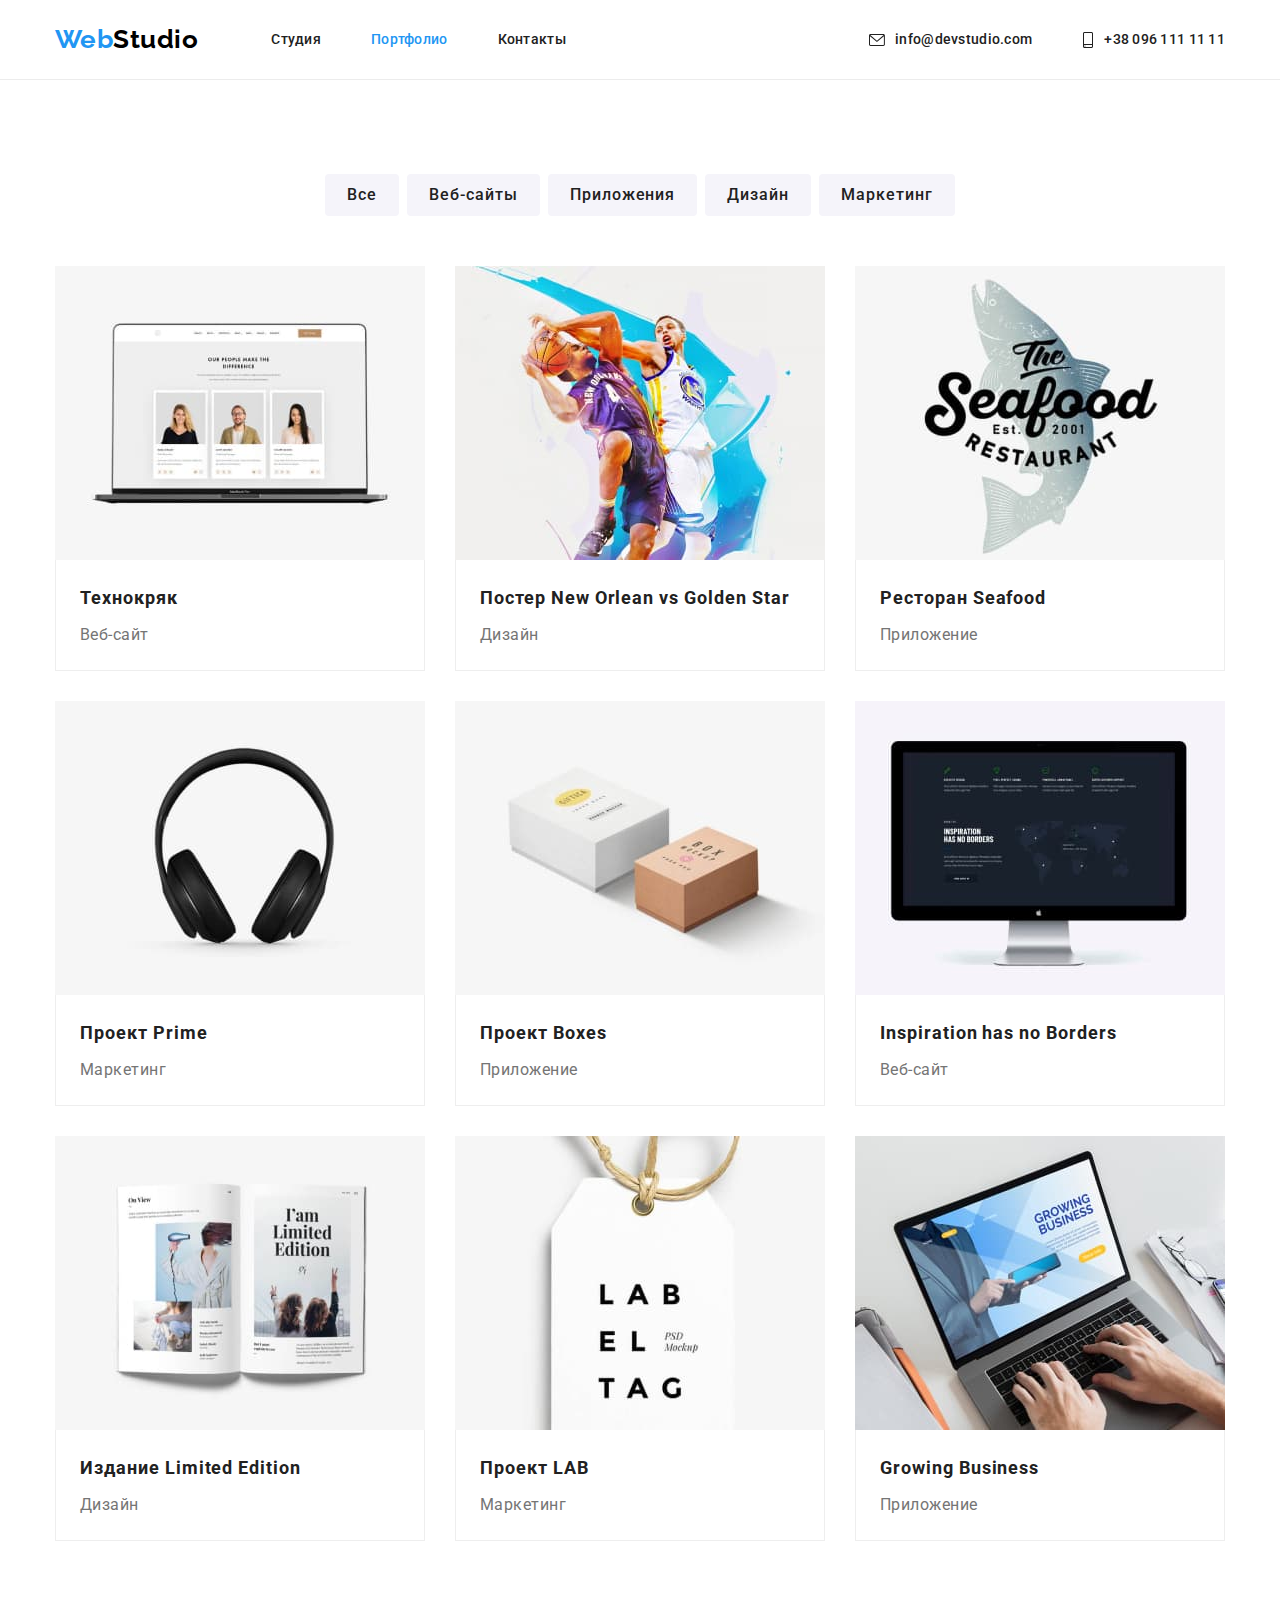
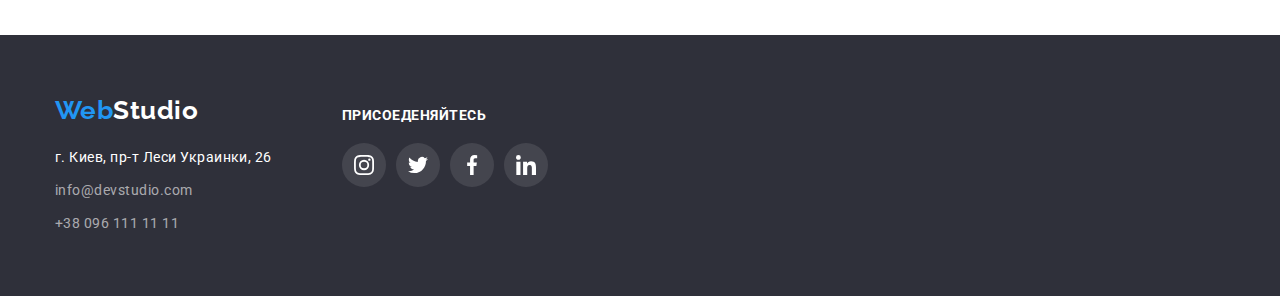
==== portfolio.html @ c83f2e22 "add project files" ====
<!DOCTYPE html>
<html lang="ru">
  <head>
    <meta charset="UTF-8" />
    <meta http-equiv="X-UA-Compatible" content="IE=edge" />
    <meta name="viewport" content="width=device-width, initial-scale=1.0" />
    <title>Webstudio - Портфолио</title>
    <link rel="preconnect" href="https://fonts.googleapis.com" />
    <link rel="preconnect" href="https://fonts.gstatic.com" crossorigin />
    <link
      rel="stylesheet"
      href="https://cdnjs.cloudflare.com/ajax/libs/modern-normalize/1.0.0/modern-normalize.min.css"
    />
    <link
      href="https://fonts.googleapis.com/css2?family=Raleway:wght@700&family=Roboto:wght@400;500;700;900&display=swap"
      rel="stylesheet"
    />
    <link rel="stylesheet" href="./css/styles.css" />
  </head>
  <body class="page">
    <!-- Header Portfolio -->
    <header class="page-header">
      <div class="container header-container">
        <nav class="nav-flex">
          <a href="./index.html" class="logo">
            <span class="logo-web">Web</span>Studio
          </a>
          <ul class="site-nav list">
            <li class="item"><a href="./index.html" class="link">Студия</a></li>
            <li class="item"><a href="./portfolio.html" class="link current">Портфолио</a></li>
            <li class="item"><a href="./contacts.html" class="link">Контакты</a></li>
          </ul>
        </nav>
        <ul class="auth-nav list">
          <li class="item envelope-item">
            <a href="mailto:info@devstudio.com" class="link envelope-mail" aria-label="электронный почтовый ящик">
              <svg class="auth-nav-icon" width="16px" height="12px">
                <use href="./images/svg/symbol-defs.svg#icon-envelope"></use>
              </svg>
              info@devstudio.com</a>
          </li class="item">
          <li>
            <a href="tel:+380961111111" class="link phone-mobile" aria-label="мобильный телефон">
              <svg class="auth-nav-icon" width="12px" height="16px">
                <use href="./images/svg/symbol-defs.svg#icon-smartphone"></use>
              </svg>
              +38 096 111 11 11</a>
          </li class="item">
        </ul>
      </div>
    </header>
    <main>
      <section class="Portfolio-section">
        <!-- Portfolio -->
          <!-- Filter -->          
        <div class="container portfolio-container">
          <ul class="portfolio-filter">
            <li class="filter-item"><button type="button" class="filter-button">Все</button></li>
            <li class="filter-item"><button type="button" class="filter-button">Веб-сайты</button></li>
            <li class="filter-item"><button type="button" class="filter-button">Приложения</button></li>
            <li class="filter-item"><button type="button" class="filter-button">Дизайн</button></li>
            <li class="filter-item"><button type="button" class="filter-button">Маркетинг</button></li>
          </ul>
      <!-- Portfolio -->
          <ul class="portfolio-list list">
            <li class="item">
              <a href="" class="portfolio-list-link">
                <img
                  src="./images/portfolio-page/1-webstudio-tehnokryak-website.jpg"
                  width="370"
                  alt="Разработка Веб-сайта для компании Технокряк"
                />              
                <div class="portfolio-item-description">
                  <h2 class="title">Технокряк</h2>
                  <p class="description">Веб-сайт</p>
                </div>
              </a>
            </li>
            <li class="item">
              <a href="" class="portfolio-list-link">
                <img
                  src="./images/portfolio-page/2-webstudio-poster-basketball-design.jpg"
                  width="370"
                  alt="Дизайн макет постера New Orlean vs Golden Star"
                />
                <div class="portfolio-item-description">
                  <h2 class="title">Постер New Orlean vs Golden Star</h2>
                  <p class="description">Дизайн</p>
                </div>
              </a>
            </li>
            <li class="item">
              <a href="" class="portfolio-list-link">
                <img
                  src="./images/portfolio-page/3-webstudio-restorant-seafood-application.jpg"
                  width="370"
                  alt="Разработка приложения для ресторана Seafood"
                />
                <div class="portfolio-item-description">
                  <h2 class="title">Ресторан Seafood</h2>
                  <p class="description">Приложение</p>
                </div>
              </a>
            </li>
            <li class="item">
              <a href="" class="portfolio-list-link">
                <img
                  src="./images/portfolio-page/4-webstudio-prime-project-marketing.jpg"
                  width="370"
                  alt="Макертинг-проект Prime"
                />
                <div class="portfolio-item-description">
                  <h2 class="title">Проект Prime</h2>
                  <p class="description">Маркетинг</p>
                </div>
              </a>
            </li>
            <li class="item">
              <a href="" class="portfolio-list-link">
                <img
                  src="./images/portfolio-page/5-webstudio-boxes-project-application.jpg"
                  width="370"
                  alt="Разработка приложения Boxes"
                />
                <div class="portfolio-item-description">
                  <h2 class="title">Проект Boxes</h2>
                  <p class="description">Приложение</p>
                </div>
              </a>
            </li>
            <li class="item">
              <a href="" class="portfolio-list-link">
                <img
                  src="./images/portfolio-page/6-webstudio-inspiration-website.jpg"
                  width="370"
                  alt="Разработка веб-сайта Inspiration has no Borders"
                />
                <div class="portfolio-item-description">
                  <h2 class="title">Inspiration has no Borders</h2>
                  <p class="description">Веб-сайт</p>
                </div>
              </a>
            </li>
            <li class="item">
              <a href="" class="portfolio-list-link">
                <img
                  src="./images/portfolio-page/7-webstudio-limited-edition-website.jpg"
                  width="370"
                  alt="Разработка дизайн макета для издания Limited Edition"
                />
                <div class="portfolio-item-description">
                  <h2 class="title">Издание Limited Edition</h2>
                  <p class="description">Дизайн</p>
                </div>
              </a>
            </li>
            <li class="item">
              <a href="" class="portfolio-list-link">
                <img
                  src="./images/portfolio-page/8-webstudio-lab-project-marketing.jpg"
                  width="370"
                  alt="Макертинг-проект LAB"
                />
                <div class="portfolio-item-description">
                  <h2 class="title">Проект LAB</h2>
                  <p class="description">Маркетинг</p>
                </div>
            </a>
            </li>
            <li class="item">
              <a href="" class="portfolio-list-link">
                <img
                  src="./images/portfolio-page/9-webstudio-growing-business-application.jpg"
                  width="370"
                  alt="Разработка приложения Growing Business"
                />              
                <div class="portfolio-item-description">
                  <h2 class="title">Growing Business</h2>
                  <p class="description">Приложение</p>
                </div>
              </a>
            </li>
          </ul>
        </div>
      </section>
    </main>
    <!-- Footer-->
    <footer class="footer">
      <div class="container footer-container">
        <div class="footer-contacts">
          <a href="./index.html" class="logo-footer">
            <span class="logo-web">Web</span><span class="logo-studio">Studio</span>
          </a>
          <address>
            <ul class="footer-nav list">
              <li class="item">
                <a href="https://goo.gl/maps/cFqn6ebKmjsBGTLy9" class="adres"
                  >г. Киев, пр-т Леси Украинки, 26</a
                >
              </li>
              <li class="item">
                <a href="mailto:info@devstudio.com" class="link">info@devstudio.com</a>
              </li>
              <li class="item">
                <a href="tel:+380961111111" class="link">+38 096 111 11 11</a>
              </li>
            </ul>
          </address>
        </div>
        <div class="footer-social">
          <h3 class="title-uppercase">ПРИСОЕДЕНЯЙТЕСЬ</h3>
          <div class="footer-social-list">
            <a href="" class="link instagram"></a>
            <a href="" class="link twitter"></a>
            <a href="" class="link facebook"></a>
            <a href="" class="link linkedin"></a>
          </div>
        </div>
      </div>      
    </footer>
  </body>
</html>
---- css/styles.css ----
:root {
  --primary-text-color: #757575;
  --title-text-color: #212121;
  --accent-color: #2196f3;
  --primary-bg-color: #ffffff;
  --secondary-bg-color: #f5f4fa;
  --primary-bg-gray: #2f303a;
  --white: #ffffff;
}
/* INDEX.HTML */
.container {
  width: 1200px;
  margin: 0 auto;
  padding-left: 15px;
  padding-right: 15px;
  /* outline: 2px solid tomato; */
}
h1,
h2,
h3,
h4,
h5,
h6,
p,
ul {
  margin: 0;
  padding: 0;
  border: none;
  list-style: none;
}
img {
  display: block;
  max-width: 100%;
  height: auto;
}
.list {
  list-style: none;
}
.page {
  color: var(--primary-text-color);
  background-color: var(--primary-bg-color);
  font-family: Roboto, 'Open Sans', sans-serif;
}
.uppercase {
  text-transform: uppercase;
}
/* ---------------------- Header ------------------------*/
.page-header {
  border-bottom: 1px solid #ececec;
}
.header-container {
  display: flex;
  padding-top: 24px;
  padding-bottom: 24px;
}
.logo {
  display: flex;
  align-items: center;

  color: #000000;
  font-family: Raleway;
  font-weight: 700;
  font-size: 26px;
  letter-spacing: 0.03rem;
  line-height: 1.2;
  text-decoration: none;

  margin-right: 73px;
}
.logo-web {
    color: var(--accent-color);
}
.logo-studio {
  color: var(--white);
}
/* Site auth */
.nav-flex {
  display: flex;
}
.site-nav {
  display: flex;
  align-items: center;
}

.site-nav .item:not(:last-child) {
  margin-right: 50px;
}
.auth-nav {
  display: flex;
  margin-left: auto;
  align-items: center;
}
.auth-nav .item:not(:last-child) {
  margin-right: 50px;
}
.site-nav .link,
.auth-nav .link {
  display: flex;
  align-items: center;
  color: var(--title-text-color);
  font-size: 14px;
  font-style: normal;
  font-weight: 500;
  line-height: 1.14;
  letter-spacing: 0.02em;
  text-decoration: none;
}
.auth-nav .link:hover,
.auth-nav .link:focus {
  color: var(--accent-color);
}
.auth-nav .envelope-mail,
.auth-nav .phone-mobile {
  fill:currentColor;
}
.auth-nav-icon {
  margin-right: 10px;
}
/* .envelope-mail::before {
  content: "";
  height: 12px;
  width: 16px;
  margin-right: 10px;
  background-image: url(../images/svg/contacts-auth/envelope.svg);
  background-size: contain;
}
.phone-mobile::before {
  content: "";
  height: 16px;
  width: 10px;
  margin-right: 10px;
  background-image: url(../images/svg/contacts-auth/smartphone.svg);
  background-size: contain;
} */

.site-nav .link:hover,
.site-nav .link:focus {
  color: var(--accent-color);  
}
.link.current {
  color: var(--accent-color);
}

/* -----------------------------------Hero------------------------------- */
.hero {
  background-color: var(--primary-bg-gray);
  background-image: linear-gradient(to left, rgba(47, 48, 58, 0.4), rgba(47, 48, 58, 0.4)), url(../images/hero-bg.jpg);  
  background-repeat: no-repeat;
  background-position: center;
  background-size: cover;
  max-width: 1600px;
  margin: 0 auto;
}
.hero .title {
  margin-bottom: 30px;
  max-width: 700px;

  color: var(--white);
  font-family: inherit;
  font-weight: 900;
  font-size: 44px;
  line-height: 1.36;
  letter-spacing: 2.64px;
  text-transform: uppercase;
}
.hero-container {
  display: flex;
  flex-direction: column;
  align-items: center;
  text-align: center;
  padding-bottom: 200px;
  padding-top: 200px;  
}
.hero .modal-btn {
  display: inline-block;
  width: 201px;
  height: 50px;
  padding: 10px 32px 10px 32px;
  border: none;
  border-radius: 4px;

  background-color: var(--accent-color);
  color: var(--white);
  box-shadow:   0px 4px 4px rgba(0, 0, 0, 0.15);

  font-family: Roboto;
  font-weight: 700;
  font-size: 16px;
  line-height: 1.87;
  letter-spacing: 0.96px;
  cursor: pointer;
}
/*--------------------------------------Advantages---------------------------------- */
.advantages-list {
  display: flex;
  flex-wrap: wrap;
}
.advantages-container {
  padding-top: 94px;
  padding-bottom: 94px;
}
.advantages-list .item {  
  display: flex;
  flex-direction: column;  
  flex-basis: calc((100% - 120px) / 4);
  width: 270px;  
}

.advantages-list .item::before {
  display: block;
  content: "";
  height: 120px;
  background-repeat: no-repeat;
  background-position: center;
  background-color: #F5F4FA;
  border-radius: 4px;
}

.advantages-list .antenna::before {
  background-size: 70px 70px;
  background-image: url(../images/svg/advantages/antenna.svg);  
}
.advantages-list .clock::before {
  background-size: 70px 70px;
  background-image: url(../images/svg/advantages/clock.svg);  
}
.advantages-list .diagram::before {
  background-size: 70px 70px;
  background-image: url(../images/svg/advantages/diagram.svg);
}
.advantages-list .astronaut::before {
  background-size: 70px 70px;
  background-image: url(../images/svg/advantages/astronaut.svg);  
}
.advantages-list .item:not(:nth-child(4n + 4)) {
  margin-right: 30px;
}
.advantages-list .title {
  text-transform: uppercase;
  margin-bottom: 10px;
  margin-top: 30px;
}
.section {
  background-color: var(--primary-bg-color);
  font-family: inherit;
  font-weight: 700;
  letter-spacing: 0.06rem;
}

.section .title {
  color: var(--title-text-color);
  font-family: inherit;
  font-weight: 700;
  font-size: 14px;
  line-height: 1.17;
  letter-spacing: 0.03rem;
}
.section .description {
  color: var(--primary-text-color);
  background-color: var(--primary-bg-color);
  font-family: Roboto;
  font-weight: 400;
  font-size: 14px;
  line-height: 1.71;
  letter-spacing: 0.03rem;
}
/* ------------------------------------------------Whatwedo -------------------------------------*/
.we-do-container {
  padding-bottom: 94px;
  margin-bottom: -30px;
}
.section.title.main-title {
  display: flex;
  justify-content: center; 
  font-size: 36px;
  margin-bottom: 50px;
}
.whatwedo-list {
  display: flex;
  flex-wrap: wrap;
}
.wedo-item:not(:nth-child(3n-3)) {
  margin-right: 30px;
  margin-bottom: 30px;
}
/* -------------------------------------------Our team----------------------------------------------- */
.section-team {
  background-color: var(--secondary-bg-color);
}
.team-container {
  padding-top: 94px;
  padding-bottom: 94px;
}
.team-container .title {
  color: var(--title-text-color);
  font-size: 36px;
  text-align: center;
  margin-bottom: 50px;
}
.team-list {
  display: flex;
  flex-wrap: wrap;
}
.member-card {
  display: flex;
  flex-direction: column;
  align-self: center;
  
  padding-bottom: 30px;
  padding-top: 30px;  
}
.team-list .title-member {
  align-self: center;
  color: var(--title-text-color);
  font-size: 16px;
  font-weight: 500;
  margin-bottom: 10px;
}
.member-card .description {
  align-self: center;
  font-size: 16px;
}
.team-list .team-item {
  flex-basis: calc((100% - 90px) / 4);  
  background-color: #fff;
  border-radius: 0px 0px 4px 4px;
  box-shadow: 0px 1px 3px rgba(0, 0, 0, 0.12), 0px 1px 1px rgba(0, 0, 0, 0.14), 
  0px 2px 1px rgba(0, 0, 0, 0.2);
}
.team-list .team-item:not(:nth-child(4n-4)) {
  margin-right: 30px;
}
.social-list {
  display: flex;
  justify-content: center;
  margin-top: 16px;
}
.social-item:not(:last-child){
  margin-right: 10px;
}
.social-link {
  display: flex;
  justify-content: center;
  align-items: center;
  width: 44px;
  height: 44px;
  border-radius: 50%;
}
.social-link:hover,
.social-link:focus{
  cursor: pointer;
  background-color: var(--accent-color);
}
.social-link:hover .social-icon,
.social-link:focus .social-icon{
  fill:var(--white);
}
.social-icon{
  width: 20px;
  height: 20px;
  fill: #AFB1B8;
}
/* --------------------------------Our clients -------------------------------------*/
.our-clients-block:not(:last-child){
  margin-right: 30px;
}
.our-clients-title {
  padding-top: 94px;
  color: var(--title-text-color);
  font-size: 36px;
  text-align: center;
  margin-bottom: 50px;
}
.our-clients-list {
  display: flex;
  justify-content: center;
  align-items: center;
  padding-bottom: 94px;
}
.our-clients-link {
  width: 100%;
  height: 100%;
  display: flex;
  justify-content: center;
  align-items: center;
  border-radius: 4px;
  border: 1px solid #AFB1B8;
  color: #AFB1B8;
}
.our-clients-block {
  display: flex;
  align-items: center;
  justify-content: center;
  width: 170px;
  height: 92px;
}
.our-clients-svg {
  width: 106px;
  height: 60px;
  fill: #AFB1B8;
}
.our-clients-link:hover,
.our-clients-link:focus {
  cursor: pointer;
  border-color:var(--accent-color);
  outline: none;
}
.our-clients-link:hover .our-clients-svg,
.our-clients-link:focus .our-clients-svg {
  fill: var(--accent-color);
}
/* --------------------------------Footer -------------------------------------*/
.footer-container {
  display: flex;
  flex-direction: row;
}
.footer-contacts {
  display: flex;
  flex-direction: column;
  padding-top: 60px;
  padding-bottom: 60px;
  margin-right: 70px;
}
.logo-footer {  
  margin-right: auto;
  color: #000000;
  font-family: Raleway;
  font-weight: 700;
  font-size: 26px;
  letter-spacing: 0.03rem;
  line-height: 1.2;
  text-decoration: none;
  margin-bottom: 20px;
}
.footer {
  background-color: var(--primary-bg-gray);
}
.footer-nav {
  display: flex;
  flex-direction: column;
  font-size: 14px;
  font-weight: 400;
  line-height: 1.71;
  font-style: normal;
  letter-spacing: 0.03rem;
}
.footer-nav .item.item:not(:last-child) {  
 margin-bottom: 9px;
}
.footer-nav .adres {
  color: var(--white);
  text-decoration: none;
}
.adres:visited {
  text-decoration: none;
}
.footer-nav .link {
  color: rgba(255, 255, 255, 0.6);
  text-decoration: none;
}
.footer-nav .adres:hover,
.footer-nav .adres:focus,
.footer-nav .link:hover,
.footer-nav .link:focus {
  color: var(--accent-color);
}
.footer-social {
  padding-top: 72px;
  margin-right: auto;
}
.footer .title-uppercase {
  color: var(--white);
  font-family: Roboto;
  font-weight: 700;
  font-size: 14px;
  line-height: 16/14;
  letter-spacing: 0.03rem;
}
.footer-social-list {
  display: flex;
  margin-top: 20px;
}
.footer-social-list .link {
  height: 44px;
  width: 44px;  
  background-color: rgba(255, 255, 255, 0.1);
  background-repeat: no-repeat;
  background-position: center;
  border-radius: 50%;
}
.footer-social-list .link:not(:last-child) {
  margin-right: 10px;
}
.footer-social-list .instagram {
  background-image: url(../images/svg/footer-social/instagram.svg);
}
.footer-social-list .twitter {
  background-image: url(../images/svg/footer-social/twitter.svg);
}
.footer-social-list .facebook {
  background-image: url(../images/svg/footer-social/facebook.svg);
}
.footer-social-list .linkedin {
  background-image: url(../images/svg/footer-social/linkedin.svg);
}

.footer-social-list .instagram:hover,
.footer-social-list .instagram:focus {
background-color: var(--accent-color);
cursor: pointer;
}
.footer-social-list .twitter:hover,
.footer-social-list .twitter:focus {
  background-color: var(--accent-color);
  cursor: pointer;
}
.footer-social-list .facebook:hover,
.footer-social-list .facebook:focus {
  background-color: var(--accent-color);
  cursor: pointer;
}
.footer-social-list .linkedin:hover,
.footer-social-list .linkedin:focus {
  background-color: var(--accent-color);
  cursor: pointer;
}
/* >:G ?:O W:| PORTFOLIO.HTML <:=) j:-O i:K */

/* --------------------------------------------------- Portfolio filter --------------------------------------*/
.portfolio-container {
  display: flex;
  flex-direction: column;
  align-items: center;
  padding-top: 94px;
  padding-bottom: 94px;
  }
.portfolio-filter {
  display: flex;
  justify-content: center;
  margin-bottom: 50px;
}
.filter-item:not(:last-child) {
  margin-right: 8px;
}
.filter-button {
  width: auto;
  padding: 6px 22px 6px 22px; 
  border: none;
  border-radius: 4px;  

  background-color: var(--secondary-bg-color);
  color: var(--title-text-color);

  font-family: Roboto;
  font-weight: 500;
  font-size: 16px;
  line-height: 1.87;
  letter-spacing: 0.96px;
  cursor: pointer;
}
.filter-button:hover,
.filter-button:focus {
  color: var(--white);
  background-color: var(--accent-color);
  box-shadow: 0px 3px 1px rgba(0, 0, 0, 0.1), 
  0px 1px 2px rgba(0, 0, 0, 0.08), 0px 2px 2px rgba(0, 0, 0, 0.12);
}
/* ----------------------------------------- Portfolio list -----------------------------------*/
.portfolio-list {
  display: flex;
  flex-wrap: wrap;
  margin-left: -30px;
  margin-top: -30px;
}
.portfolio-list .item {
  flex-basis: calc((100% - 90px) / 3);
  margin-top: 30px;
  margin-left: 30px;
}
.portfolio-list .item:hover,
.portfolio-list .item:focus {
  box-shadow: 0px 1px 1px rgba(0, 0, 0, 0.12), 
  0px 4px 4px rgba(0, 0, 0, 0.06), 1px 4px 6px rgba(0, 0, 0, 0.16);
}
.portfolio-item-description {
  padding: 20px 24px;
  border-left: 1px solid #eeeeee;
  border-right: 1px solid #eeeeee;
  border-bottom: 1px solid #eeeeee;
}
.portfolio-list .item .title {
  color: var(--title-text-color);
  font-family: inherit;
  font-size: 18px;
  font-weight: 700;
  line-height: 2;
  letter-spacing: 0.06rem;

  margin-bottom: 4px;
}
.portfolio-list .item .description {
  color: var(--primary-text-color);
  font-family: inherit;
  font-size: 16px;
  font-weight: 400;
  line-height: 1.88;
  letter-spacing: 0.03rem;
}
.portfolio-list-link {
  width: 100%;
  height: 100%;
  text-decoration: none;
}
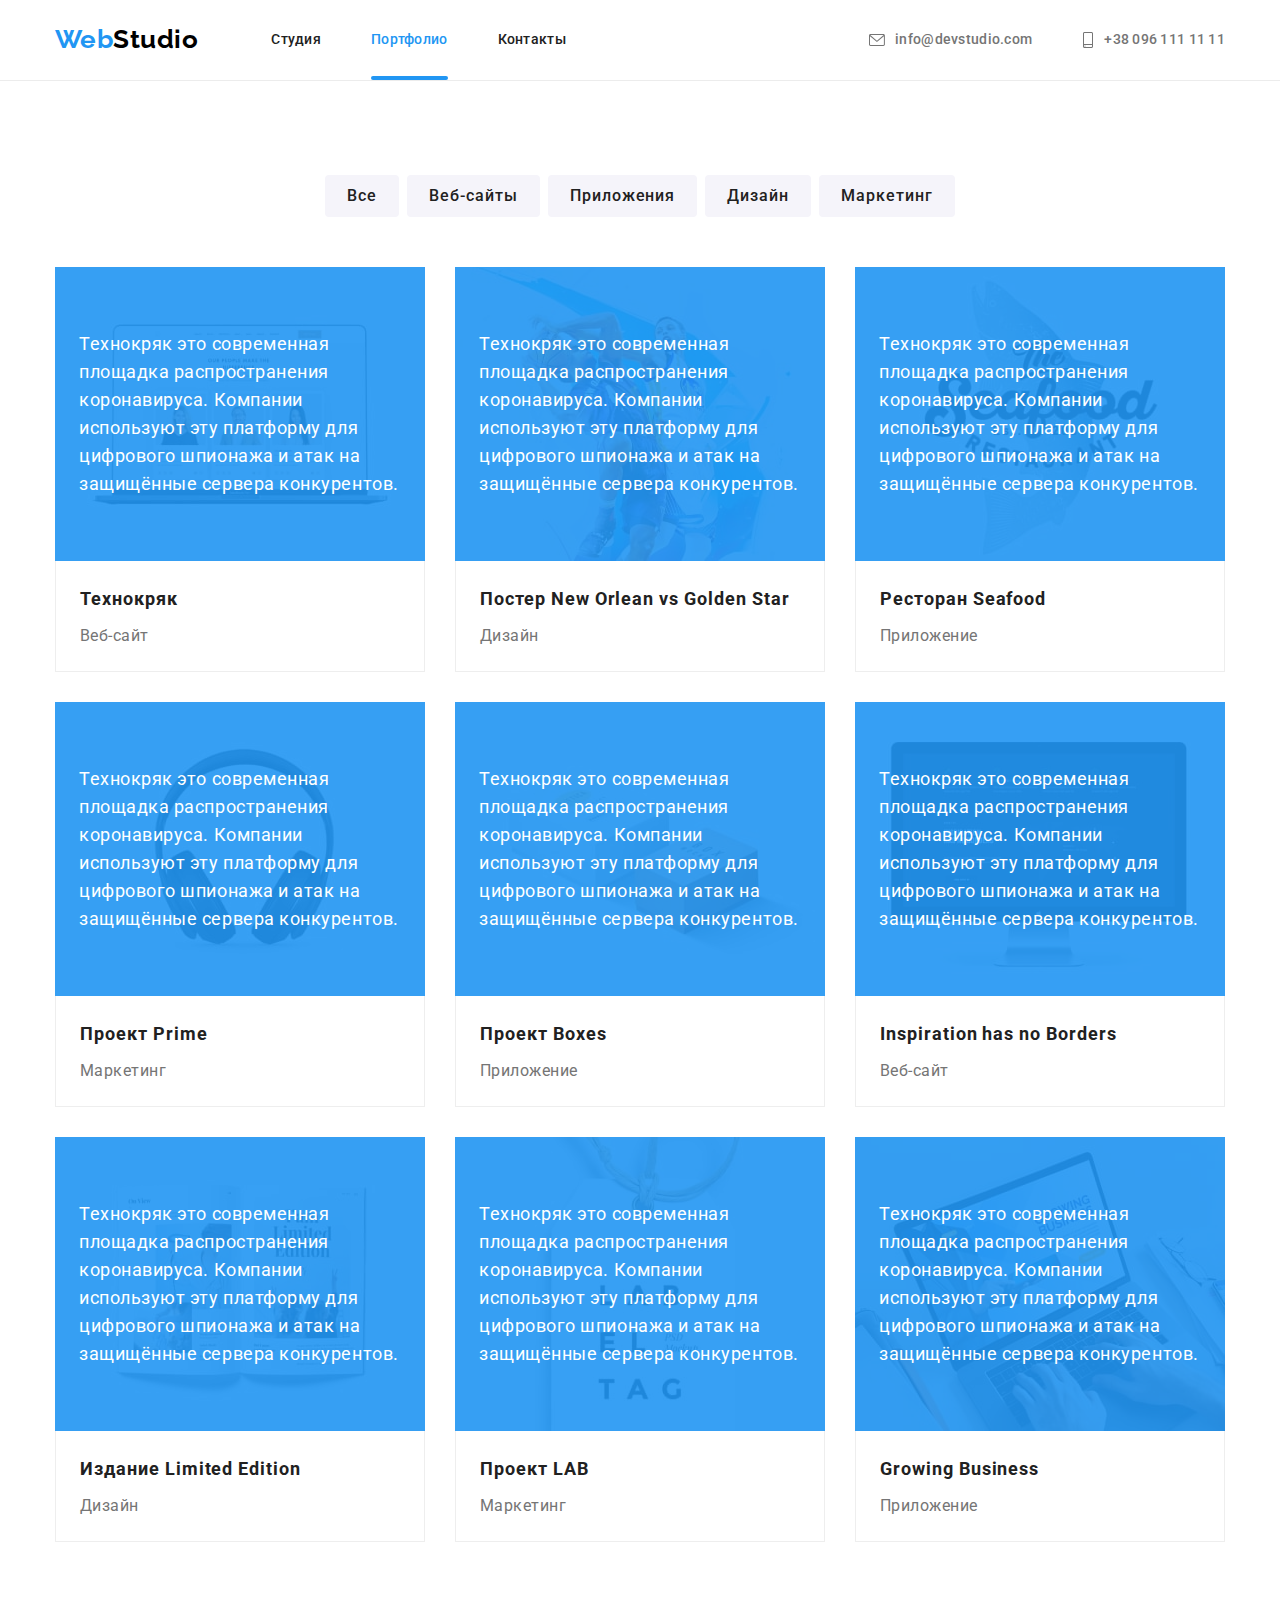
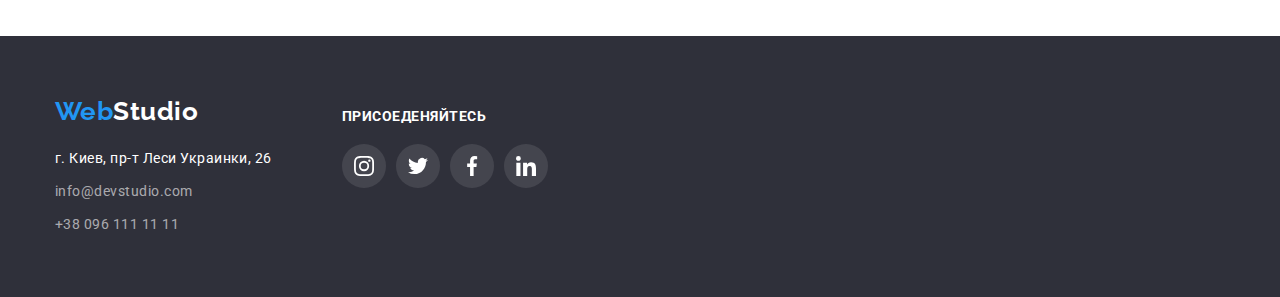
==== commit 81bde3f5: "hw5 part1" ====
--- a/portfolio.html
+++ b/portfolio.html
@@ -65,11 +65,14 @@
           <ul class="portfolio-list list">
             <li class="item">
               <a href="" class="portfolio-list-link">
-                <img
+                <div class="thumb">
+                  <img
                   src="./images/portfolio-page/1-webstudio-tehnokryak-website.jpg"
                   width="370"
                   alt="Разработка Веб-сайта для компании Технокряк"
-                />              
+                  />
+                  <p class="portfolio-item-text">Технокряк это современная площадка распространения коронавируса. Компании используют эту платформу для цифрового шпионажа и атак на защищённые сервера конкурентов.</p>              
+                </div>
                 <div class="portfolio-item-description">
                   <h2 class="title">Технокряк</h2>
                   <p class="description">Веб-сайт</p>
@@ -78,11 +81,14 @@
             </li>
             <li class="item">
               <a href="" class="portfolio-list-link">
-                <img
+                <div class="thumb">
+                  <img
                   src="./images/portfolio-page/2-webstudio-poster-basketball-design.jpg"
                   width="370"
                   alt="Дизайн макет постера New Orlean vs Golden Star"
                 />
+                  <p class="portfolio-item-text">Технокряк это современная площадка распространения коронавируса. Компании используют эту платформу для цифрового шпионажа и атак на защищённые сервера конкурентов.</p>              
+                </div>
                 <div class="portfolio-item-description">
                   <h2 class="title">Постер New Orlean vs Golden Star</h2>
                   <p class="description">Дизайн</p>
@@ -91,11 +97,14 @@
             </li>
             <li class="item">
               <a href="" class="portfolio-list-link">
-                <img
+                <div class="thumb">
+                  <img
                   src="./images/portfolio-page/3-webstudio-restorant-seafood-application.jpg"
                   width="370"
                   alt="Разработка приложения для ресторана Seafood"
-                />
+                  />
+                  <p class="portfolio-item-text">Технокряк это современная площадка распространения коронавируса. Компании используют эту платформу для цифрового шпионажа и атак на защищённые сервера конкурентов.</p>              
+                </div>
                 <div class="portfolio-item-description">
                   <h2 class="title">Ресторан Seafood</h2>
                   <p class="description">Приложение</p>
@@ -104,11 +113,14 @@
             </li>
             <li class="item">
               <a href="" class="portfolio-list-link">
-                <img
+                <div class="thumb">
+                  <img
                   src="./images/portfolio-page/4-webstudio-prime-project-marketing.jpg"
                   width="370"
                   alt="Макертинг-проект Prime"
                 />
+                <p class="portfolio-item-text">Технокряк это современная площадка распространения коронавируса. Компании используют эту платформу для цифрового шпионажа и атак на защищённые сервера конкурентов.</p>              
+                </div>
                 <div class="portfolio-item-description">
                   <h2 class="title">Проект Prime</h2>
                   <p class="description">Маркетинг</p>
@@ -117,11 +129,14 @@
             </li>
             <li class="item">
               <a href="" class="portfolio-list-link">
-                <img
+                <div class="thumb">
+                  <img
                   src="./images/portfolio-page/5-webstudio-boxes-project-application.jpg"
                   width="370"
                   alt="Разработка приложения Boxes"
                 />
+                  <p class="portfolio-item-text">Технокряк это современная площадка распространения коронавируса. Компании используют эту платформу для цифрового шпионажа и атак на защищённые сервера конкурентов.</p>              
+                </div>
                 <div class="portfolio-item-description">
                   <h2 class="title">Проект Boxes</h2>
                   <p class="description">Приложение</p>
@@ -130,11 +145,14 @@
             </li>
             <li class="item">
               <a href="" class="portfolio-list-link">
-                <img
+                <div class="thumb">
+                  <img
                   src="./images/portfolio-page/6-webstudio-inspiration-website.jpg"
                   width="370"
                   alt="Разработка веб-сайта Inspiration has no Borders"
                 />
+                  <p class="portfolio-item-text">Технокряк это современная площадка распространения коронавируса. Компании используют эту платформу для цифрового шпионажа и атак на защищённые сервера конкурентов.</p>              
+                </div>
                 <div class="portfolio-item-description">
                   <h2 class="title">Inspiration has no Borders</h2>
                   <p class="description">Веб-сайт</p>
@@ -143,11 +161,14 @@
             </li>
             <li class="item">
               <a href="" class="portfolio-list-link">
-                <img
+                <div class="thumb">
+                  <img
                   src="./images/portfolio-page/7-webstudio-limited-edition-website.jpg"
                   width="370"
                   alt="Разработка дизайн макета для издания Limited Edition"
                 />
+                  <p class="portfolio-item-text">Технокряк это современная площадка распространения коронавируса. Компании используют эту платформу для цифрового шпионажа и атак на защищённые сервера конкурентов.</p>              
+                </div>
                 <div class="portfolio-item-description">
                   <h2 class="title">Издание Limited Edition</h2>
                   <p class="description">Дизайн</p>
@@ -156,11 +177,14 @@
             </li>
             <li class="item">
               <a href="" class="portfolio-list-link">
-                <img
+                <div class="thumb">
+                  <img
                   src="./images/portfolio-page/8-webstudio-lab-project-marketing.jpg"
                   width="370"
                   alt="Макертинг-проект LAB"
-                />
+                />                  
+                <p class="portfolio-item-text">Технокряк это современная площадка распространения коронавируса. Компании используют эту платформу для цифрового шпионажа и атак на защищённые сервера конкурентов.</p>              
+                </div>
                 <div class="portfolio-item-description">
                   <h2 class="title">Проект LAB</h2>
                   <p class="description">Маркетинг</p>
@@ -169,11 +193,14 @@
             </li>
             <li class="item">
               <a href="" class="portfolio-list-link">
-                <img
+                <div class="thumb">
+                  <img
                   src="./images/portfolio-page/9-webstudio-growing-business-application.jpg"
                   width="370"
                   alt="Разработка приложения Growing Business"
-                />              
+                />  
+                  <p class="portfolio-item-text">Технокряк это современная площадка распространения коронавируса. Компании используют эту платформу для цифрового шпионажа и атак на защищённые сервера конкурентов.</p>              
+                </div>            
                 <div class="portfolio-item-description">
                   <h2 class="title">Growing Business</h2>
                   <p class="description">Приложение</p>
--- a/css/styles.css
+++ b/css/styles.css
@@ -44,14 +44,15 @@
 .uppercase {
   text-transform: uppercase;
 }
-/* ---------------------- Header ------------------------*/
+.thumb {
+  position: relative;
+}
+/*------- Header ------------------------*/
 .page-header {
   border-bottom: 1px solid #ececec;
 }
 .header-container {
   display: flex;
-  padding-top: 24px;
-  padding-bottom: 24px;
 }
 .logo {
   display: flex;
@@ -65,7 +66,9 @@
   line-height: 1.2;
   text-decoration: none;
 
-  margin-right: 73px;
+  margin-right: 73px;  
+  padding-top: 24px;
+  padding-bottom: 24px;
 }
 .logo-web {
     color: var(--accent-color);
@@ -93,8 +96,20 @@
 .auth-nav .item:not(:last-child) {
   margin-right: 50px;
 }
-.site-nav .link,
 .auth-nav .link {
+  display: flex;
+  align-items: center;
+  color: var(--primary-text-color);
+  font-size: 14px;
+  font-style: normal;
+  font-weight: 500;
+  line-height: 1.14;
+  letter-spacing: 0.02em;
+  text-decoration: none;  
+  padding-top: 32px;
+  padding-bottom: 32px;
+}
+.site-nav .link {
   display: flex;
   align-items: center;
   color: var(--title-text-color);
@@ -103,7 +118,9 @@
   font-weight: 500;
   line-height: 1.14;
   letter-spacing: 0.02em;
-  text-decoration: none;
+  text-decoration: none;  
+  padding-top: 32px;
+  padding-bottom: 32px;
 }
 .auth-nav .link:hover,
 .auth-nav .link:focus {
@@ -116,29 +133,23 @@
 .auth-nav-icon {
   margin-right: 10px;
 }
-/* .envelope-mail::before {
-  content: "";
-  height: 12px;
-  width: 16px;
-  margin-right: 10px;
-  background-image: url(../images/svg/contacts-auth/envelope.svg);
-  background-size: contain;
-}
-.phone-mobile::before {
-  content: "";
-  height: 16px;
-  width: 10px;
-  margin-right: 10px;
-  background-image: url(../images/svg/contacts-auth/smartphone.svg);
-  background-size: contain;
-} */
-
 .site-nav .link:hover,
 .site-nav .link:focus {
   color: var(--accent-color);  
 }
 .link.current {
   color: var(--accent-color);
+  position: relative;
+}
+.link.current::after {  
+  position: absolute;
+  display: block;
+  content: "";
+  width: 100%;
+  height: 4px;
+  bottom: 0px;
+  border-radius: 2px;
+  background-color: var(--accent-color);  
 }
 
 /* -----------------------------------Hero------------------------------- */
@@ -176,6 +187,7 @@
   width: 201px;
   height: 50px;
   padding: 10px 32px 10px 32px;
+
   border: none;
   border-radius: 4px;
 
@@ -189,6 +201,59 @@
   line-height: 1.87;
   letter-spacing: 0.96px;
   cursor: pointer;
+}
+.backdrop {
+  position: fixed;
+  top: 0;
+  left: 0;
+  width: 100%;
+  height: 100%;
+  background-color: rgba(0, 0, 0, 0.2);
+}
+.modal {
+  position: absolute;
+  top: 50%;
+  left: 50%;
+  transform: translate(-50%,-50%);
+  height: 581px;
+  width: 528px;
+  background-color: #fff;
+}
+.backdrop.is-hidden {
+  opacity: 0;
+  pointer-events: none;
+}
+.button-close {
+  position: absolute;
+
+  display: flex;
+  justify-content: center;
+  align-items: center;
+
+  right: 8px;
+  top: 8px;
+
+  width: 30px;
+  height: 30px;
+
+  border-radius: 50%;
+  border: 1px solid rgba(0, 0, 0, 0.1);  
+  background-color: transparent;  
+  cursor: pointer;
+}
+.svg-button-close {
+  width: 11px;
+  height: 11px;
+  justify-content: center;
+  align-items: center;
+}
+.button-close:hover,
+.button-close:focus{
+  border: 1px solid var(--accent-color);  
+}
+.button-close:hover .svg-button-close,
+.button-close:focus .svg-button-close{
+  fill:var(--accent-color);
 }
 /*--------------------------------------Advantages---------------------------------- */
 .advantages-list {
@@ -282,6 +347,27 @@
 .wedo-item:not(:nth-child(3n-3)) {
   margin-right: 30px;
   margin-bottom: 30px;
+}
+.we-do-text {
+  position: absolute;
+  display: flex;
+  justify-content: center;
+  align-items: center;
+
+  width: 100%;
+  height: 70px;
+  bottom: 0;
+
+  background-color: rgba(47, 48, 58, 0.8);
+
+  color: var(--white);
+  font-family: Roboto;
+  font-weight: 700;
+  font-size: 14px;
+  font-style: normal;
+  line-height: 1.17;
+  letter-spacing: 0.03rem;
+  text-transform: uppercase;
 }
 /* -------------------------------------------Our team----------------------------------------------- */
 .section-team {
@@ -610,4 +696,22 @@
   width: 100%;
   height: 100%;
   text-decoration: none;
+}
+.portfolio-item-text {
+  position: absolute;
+  top: 0;
+  left: 0;
+  height: 100%;
+  width: 100%;
+  padding: 63px 24px;
+  padding-bottom: auto;
+
+  font-family: Roboto;
+  font-style: normal;
+  font-weight: normal;
+  font-size: 18px;
+  line-height: 28px;
+  letter-spacing: 0.03em;
+  color: var(--white);
+  background-color: rgba(33, 150, 243, 0.9);
 }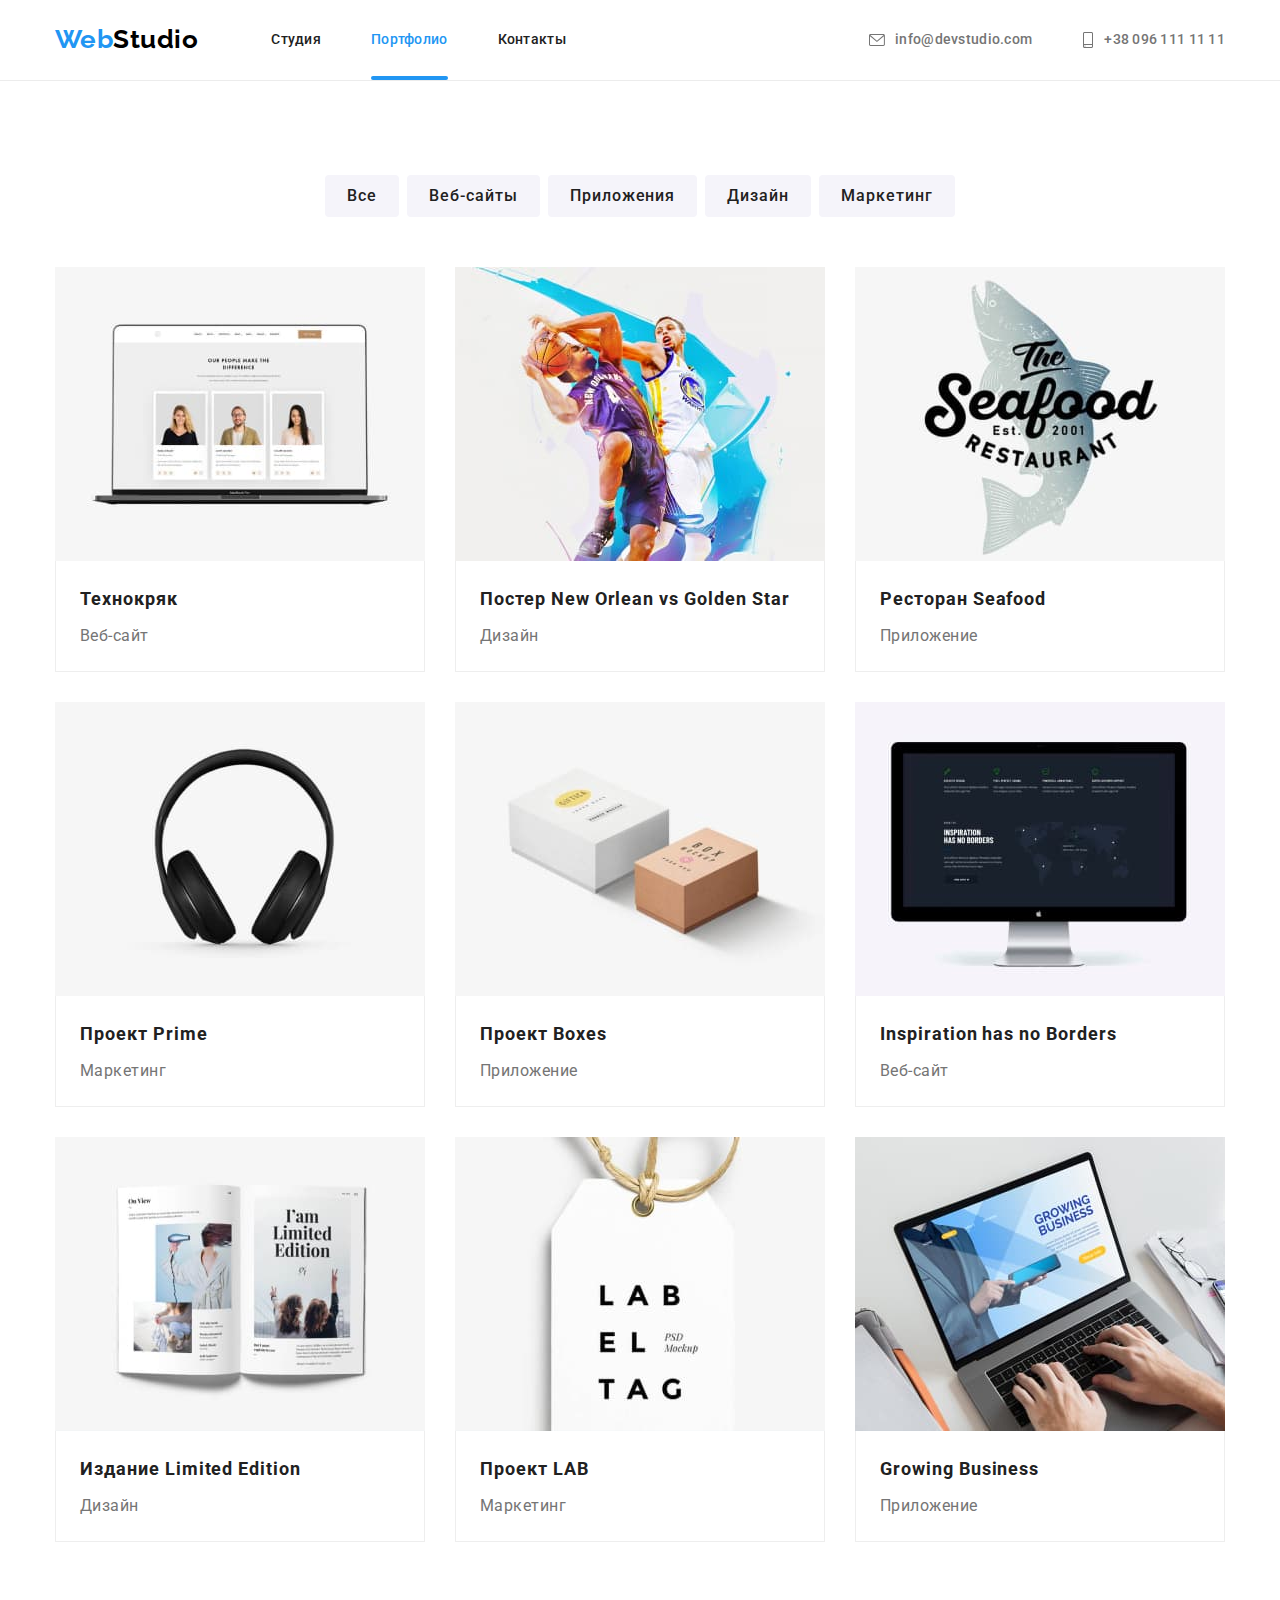
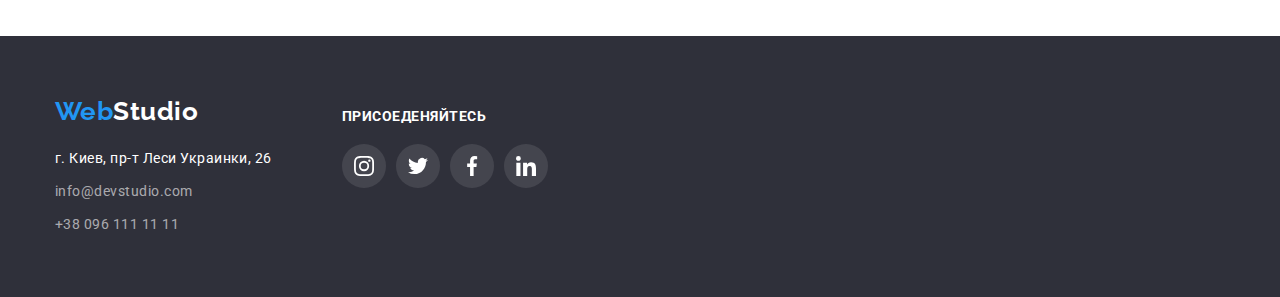
==== commit c79bff73: "goit-markup-hw-05" ====
--- a/portfolio.html
+++ b/portfolio.html
@@ -66,7 +66,7 @@
             <li class="item">
               <a href="" class="portfolio-list-link">
                 <div class="thumb">
-                  <img
+                  <img 
                   src="./images/portfolio-page/1-webstudio-tehnokryak-website.jpg"
                   width="370"
                   alt="Разработка Веб-сайта для компании Технокряк"
--- a/css/styles.css
+++ b/css/styles.css
@@ -47,7 +47,7 @@
 .thumb {
   position: relative;
 }
-/*------- Header ------------------------*/
+/*----------------------- Header ------------------------*/
 .page-header {
   border-bottom: 1px solid #ececec;
 }
@@ -84,10 +84,52 @@
   display: flex;
   align-items: center;
 }
-
 .site-nav .item:not(:last-child) {
   margin-right: 50px;
 }
+.site-nav .link {
+  position: relative;
+  display: flex;
+  align-items: center;
+  color: var(--title-text-color);
+  font-size: 14px;
+  font-style: normal;
+  font-weight: 500;
+  line-height: 1.14;
+  letter-spacing: 0.02em;
+  text-decoration: none;  
+  padding-top: 32px;
+  padding-bottom: 32px;
+}
+.site-nav .link:hover,
+.site-nav .link:focus {
+  color: var(--accent-color);
+  transition: color 250ms cubic-bezier(0.4, 0, 0.2, 1);
+}
+
+.site-nav .link::before {  
+  content: "";
+  position: absolute;
+  left: 0;
+  bottom: 0;
+  display: block;
+  width: 100%;
+  height: 4px;
+  bottom: 0px;
+  border-radius: 2px;
+  background-color: var(--accent-color);
+
+  opacity: 0;
+  transform: scaleX(0);
+  transition: transform 330ms cubic-bezier(0.4, 0, 0.2, 1), 
+              opacity 650ms cubic-bezier(0.4, 0, 0.2, 1);
+}
+.site-nav .link:hover::before,
+.site-nav .link:focus::before {
+  opacity: 1;
+  transform: scaleX(1);
+}
+
 .auth-nav {
   display: flex;
   margin-left: auto;
@@ -109,22 +151,10 @@
   padding-top: 32px;
   padding-bottom: 32px;
 }
-.site-nav .link {
-  display: flex;
-  align-items: center;
-  color: var(--title-text-color);
-  font-size: 14px;
-  font-style: normal;
-  font-weight: 500;
-  line-height: 1.14;
-  letter-spacing: 0.02em;
-  text-decoration: none;  
-  padding-top: 32px;
-  padding-bottom: 32px;
-}
 .auth-nav .link:hover,
 .auth-nav .link:focus {
   color: var(--accent-color);
+  transition: color 250ms cubic-bezier(0.4, 0, 0.2, 1);
 }
 .auth-nav .envelope-mail,
 .auth-nav .phone-mobile {
@@ -133,16 +163,14 @@
 .auth-nav-icon {
   margin-right: 10px;
 }
-.site-nav .link:hover,
-.site-nav .link:focus {
-  color: var(--accent-color);  
-}
 .link.current {
   color: var(--accent-color);
   position: relative;
 }
 .link.current::after {  
   position: absolute;
+  left: 0;
+  bottom: 0;
   display: block;
   content: "";
   width: 100%;
@@ -193,7 +221,6 @@
 
   background-color: var(--accent-color);
   color: var(--white);
-  box-shadow:   0px 4px 4px rgba(0, 0, 0, 0.15);
 
   font-family: Roboto;
   font-weight: 700;
@@ -201,6 +228,14 @@
   line-height: 1.87;
   letter-spacing: 0.96px;
   cursor: pointer;
+  transition: box-shadow 250ms cubic-bezier(0.4, 0, 0.2, 1);
+}
+.hero .modal-btn:hover,
+.hero .modal-btn:focus {
+  color: #212121;
+  
+  box-shadow:   0px 4px 4px rgba(0, 0, 0, 0.15);
+  transition: color 250ms cubic-bezier(0.4, 0, 0.2, 1), box-shadow 250ms cubic-bezier(0.4, 0, 0.2, 1);
 }
 .backdrop {
   position: fixed;
@@ -250,10 +285,12 @@
 .button-close:hover,
 .button-close:focus{
   border: 1px solid var(--accent-color);  
+  transition: border-color 250ms cubic-bezier(0.4, 0, 0.2, 1);
 }
 .button-close:hover .svg-button-close,
 .button-close:focus .svg-button-close{
   fill:var(--accent-color);
+  transition: fill 250ms cubic-bezier(0.4, 0, 0.2, 1);
 }
 /*--------------------------------------Advantages---------------------------------- */
 .advantages-list {
@@ -436,10 +473,12 @@
 .social-link:focus{
   cursor: pointer;
   background-color: var(--accent-color);
+  transition: background-color 250ms cubic-bezier(0.4, 0, 0.2, 1);
 }
 .social-link:hover .social-icon,
 .social-link:focus .social-icon{
   fill:var(--white);
+  transition: fill 250ms cubic-bezier(0.4, 0, 0.2, 1);
 }
 .social-icon{
   width: 20px;
@@ -489,11 +528,13 @@
 .our-clients-link:focus {
   cursor: pointer;
   border-color:var(--accent-color);
+  transition: border-color 250ms cubic-bezier(0.4, 0, 0.2, 1);
   outline: none;
 }
 .our-clients-link:hover .our-clients-svg,
 .our-clients-link:focus .our-clients-svg {
   fill: var(--accent-color);
+  transition: fill 250ms cubic-bezier(0.4, 0, 0.2, 1);
 }
 /* --------------------------------Footer -------------------------------------*/
 .footer-container {
@@ -549,6 +590,7 @@
 .footer-nav .link:hover,
 .footer-nav .link:focus {
   color: var(--accent-color);
+  transition: color 250ms cubic-bezier(0.4, 0, 0.2, 1);
 }
 .footer-social {
   padding-top: 72px;
@@ -591,24 +633,16 @@
 }
 
 .footer-social-list .instagram:hover,
-.footer-social-list .instagram:focus {
-background-color: var(--accent-color);
-cursor: pointer;
-}
+.footer-social-list .instagram:focus,
 .footer-social-list .twitter:hover,
-.footer-social-list .twitter:focus {
-  background-color: var(--accent-color);
-  cursor: pointer;
-}
+.footer-social-list .twitter:focus,
 .footer-social-list .facebook:hover,
-.footer-social-list .facebook:focus {
-  background-color: var(--accent-color);
-  cursor: pointer;
-}
+.footer-social-list .facebook:focus,
 .footer-social-list .linkedin:hover,
 .footer-social-list .linkedin:focus {
   background-color: var(--accent-color);
   cursor: pointer;
+  transition: background-color 250ms cubic-bezier(0.4, 0, 0.2, 1);
 }
 /* >:G ?:O W:| PORTFOLIO.HTML <:=) j:-O i:K */
 
@@ -650,6 +684,7 @@
   background-color: var(--accent-color);
   box-shadow: 0px 3px 1px rgba(0, 0, 0, 0.1), 
   0px 1px 2px rgba(0, 0, 0, 0.08), 0px 2px 2px rgba(0, 0, 0, 0.12);
+  transition: color 250ms cubic-bezier(0.4, 0, 0.2, 1), background-color 250ms cubic-bezier(0.4, 0, 0.2, 1), box-shadow 250ms cubic-bezier(0.4, 0, 0.2, 1);
 }
 /* ----------------------------------------- Portfolio list -----------------------------------*/
 .portfolio-list {
@@ -662,11 +697,6 @@
   flex-basis: calc((100% - 90px) / 3);
   margin-top: 30px;
   margin-left: 30px;
-}
-.portfolio-list .item:hover,
-.portfolio-list .item:focus {
-  box-shadow: 0px 1px 1px rgba(0, 0, 0, 0.12), 
-  0px 4px 4px rgba(0, 0, 0, 0.06), 1px 4px 6px rgba(0, 0, 0, 0.16);
 }
 .portfolio-item-description {
   padding: 20px 24px;
@@ -693,9 +723,22 @@
   letter-spacing: 0.03rem;
 }
 .portfolio-list-link {
+  display: block;
   width: 100%;
   height: 100%;
-  text-decoration: none;
+  text-decoration: none;  
+}
+.portfolio-list-link:hover,
+.portfolio-list-link:focus {
+  box-shadow: 0px 1px 1px rgba(0, 0, 0, 0.12), 
+  0px 4px 4px rgba(0, 0, 0, 0.06), 1px 4px 6px rgba(0, 0, 0, 0.16);
+  outline: none;
+  transition: box-shadow 250ms cubic-bezier(0.4, 0, 0.2, 1);
+}
+
+.portfolio-list-link:hover .portfolio-item-text,
+.portfolio-list-link:focus .portfolio-item-text  {
+  transform: translateY(0);
 }
 .portfolio-item-text {
   position: absolute;
@@ -714,4 +757,10 @@
   letter-spacing: 0.03em;
   color: var(--white);
   background-color: rgba(33, 150, 243, 0.9);
+
+  transform: translateY(100%);
+  transition: transform 250ms cubic-bezier(0.4, 0, 0.2, 1);
+}
+.portfolio-list .thumb {
+  overflow: hidden;
 }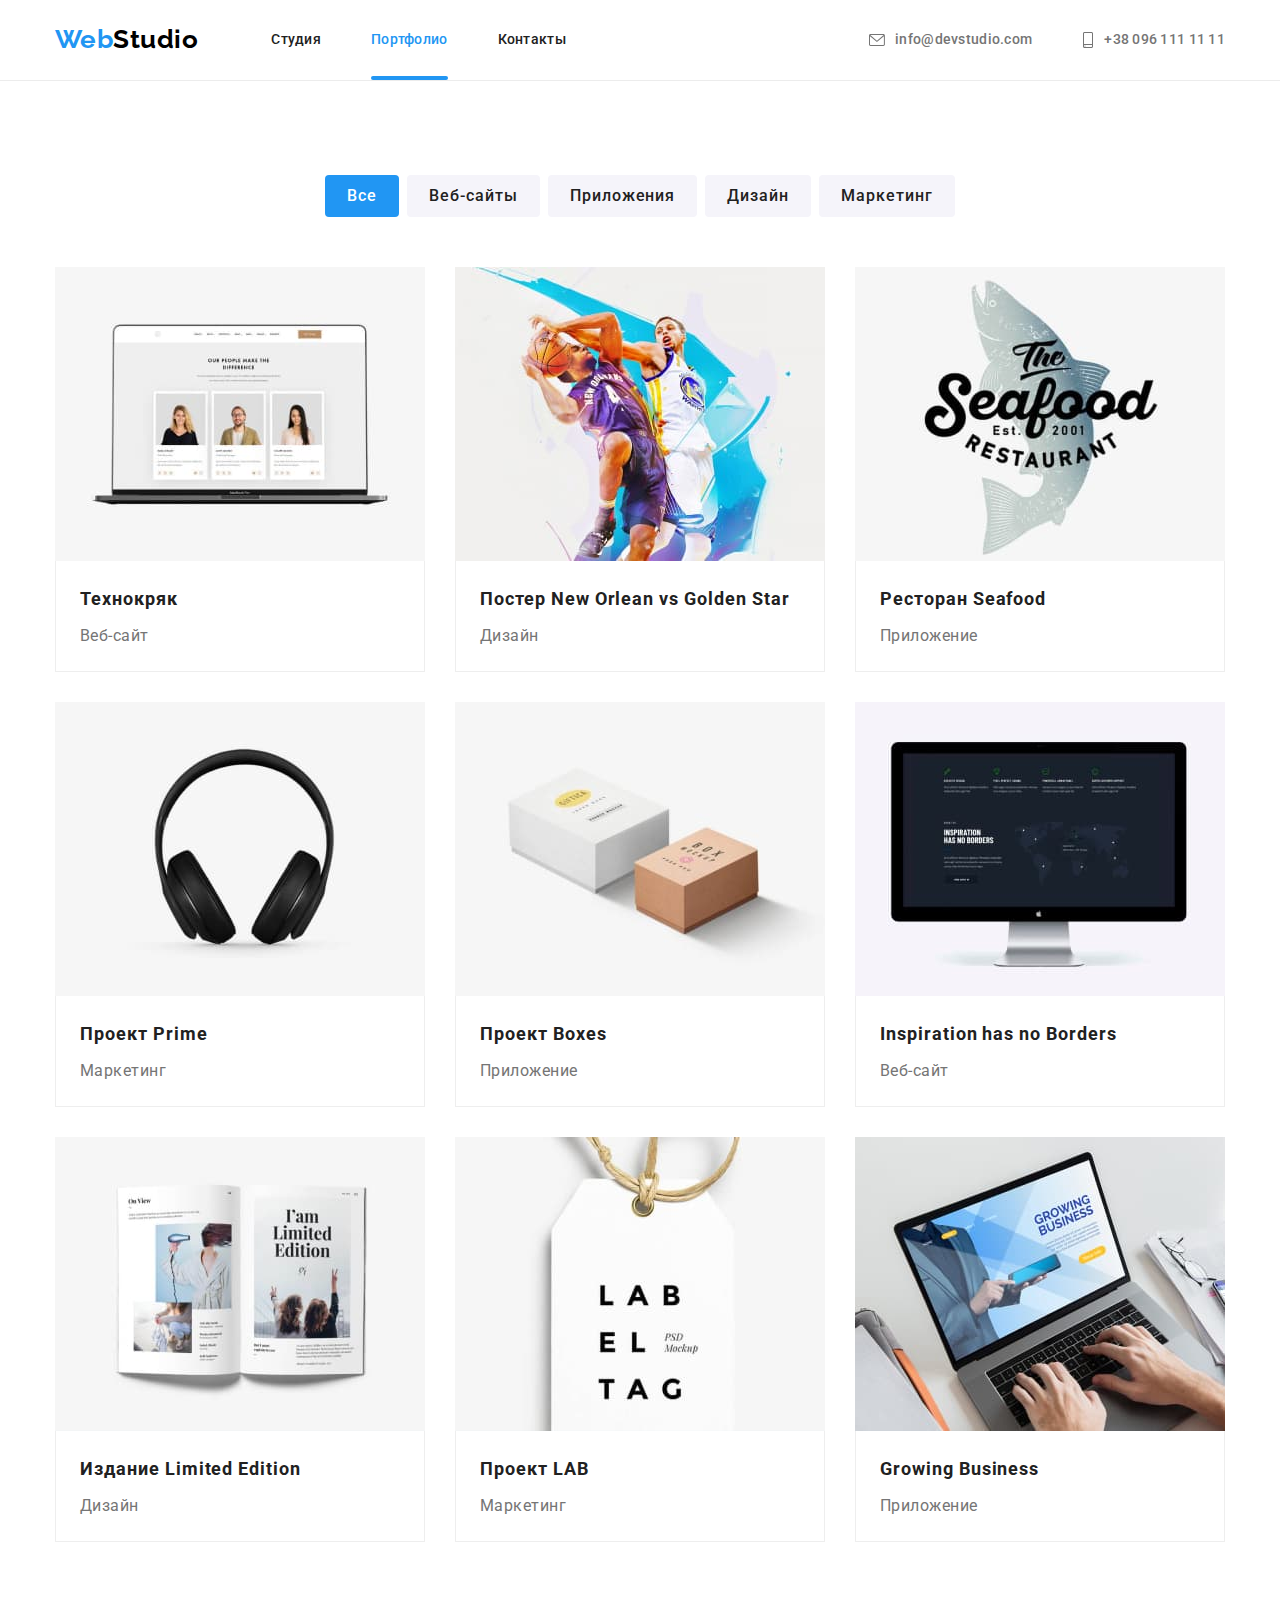
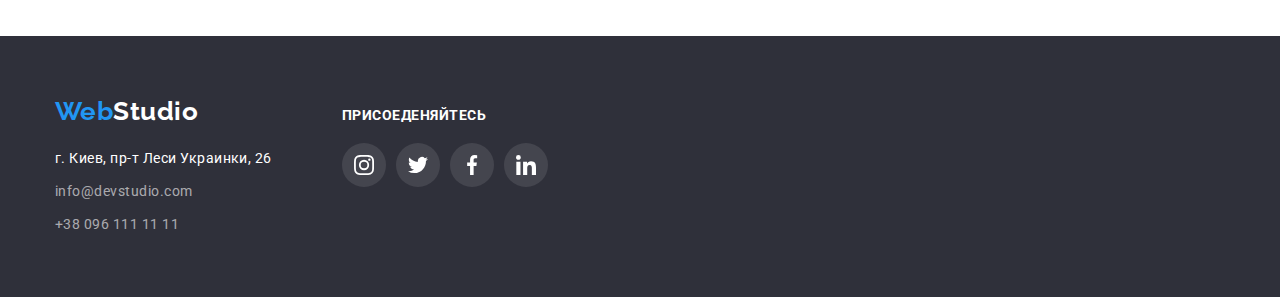
==== commit e0fb81a0: "commit D" ====
--- a/portfolio.html
+++ b/portfolio.html
@@ -50,164 +50,166 @@
       </div>
     </header>
     <main>
-      <section class="Portfolio-section">
-        <!-- Portfolio -->
-          <!-- Filter -->          
+      <section class="portfolio-section">
+        <!-- Portfolio -->         
+              
         <div class="container portfolio-container">
+          <h1 class="visually-hidden">Страница портфолио скрытый заголовок H1</h1>
+        <!-- Filter -->   
           <ul class="portfolio-filter">
-            <li class="filter-item"><button type="button" class="filter-button">Все</button></li>
+            <li class="filter-item"><button type="button" class="filter-button current-btn">Все</button></li>
             <li class="filter-item"><button type="button" class="filter-button">Веб-сайты</button></li>
             <li class="filter-item"><button type="button" class="filter-button">Приложения</button></li>
             <li class="filter-item"><button type="button" class="filter-button">Дизайн</button></li>
             <li class="filter-item"><button type="button" class="filter-button">Маркетинг</button></li>
           </ul>
-      <!-- Portfolio -->
-          <ul class="portfolio-list list">
-            <li class="item">
-              <a href="" class="portfolio-list-link">
-                <div class="thumb">
-                  <img 
-                  src="./images/portfolio-page/1-webstudio-tehnokryak-website.jpg"
-                  width="370"
-                  alt="Разработка Веб-сайта для компании Технокряк"
-                  />
-                  <p class="portfolio-item-text">Технокряк это современная площадка распространения коронавируса. Компании используют эту платформу для цифрового шпионажа и атак на защищённые сервера конкурентов.</p>              
-                </div>
-                <div class="portfolio-item-description">
-                  <h2 class="title">Технокряк</h2>
-                  <p class="description">Веб-сайт</p>
-                </div>
-              </a>
-            </li>
-            <li class="item">
-              <a href="" class="portfolio-list-link">
-                <div class="thumb">
-                  <img
-                  src="./images/portfolio-page/2-webstudio-poster-basketball-design.jpg"
-                  width="370"
-                  alt="Дизайн макет постера New Orlean vs Golden Star"
+        <!-- Portfolio -->
+        <ul class="portfolio-list list">
+          <li class="item">
+            <a href="" class="portfolio-list-link">
+              <div class="thumb">
+                <img 
+                src="./images/portfolio-page/1-webstudio-tehnokryak-website.jpg"
+                width="370"
+                alt="Разработка Веб-сайта для компании Технокряк"
                 />
-                  <p class="portfolio-item-text">Технокряк это современная площадка распространения коронавируса. Компании используют эту платформу для цифрового шпионажа и атак на защищённые сервера конкурентов.</p>              
-                </div>
-                <div class="portfolio-item-description">
-                  <h2 class="title">Постер New Orlean vs Golden Star</h2>
-                  <p class="description">Дизайн</p>
-                </div>
-              </a>
-            </li>
-            <li class="item">
-              <a href="" class="portfolio-list-link">
-                <div class="thumb">
-                  <img
-                  src="./images/portfolio-page/3-webstudio-restorant-seafood-application.jpg"
-                  width="370"
-                  alt="Разработка приложения для ресторана Seafood"
-                  />
-                  <p class="portfolio-item-text">Технокряк это современная площадка распространения коронавируса. Компании используют эту платформу для цифрового шпионажа и атак на защищённые сервера конкурентов.</p>              
-                </div>
-                <div class="portfolio-item-description">
-                  <h2 class="title">Ресторан Seafood</h2>
-                  <p class="description">Приложение</p>
-                </div>
-              </a>
-            </li>
-            <li class="item">
-              <a href="" class="portfolio-list-link">
-                <div class="thumb">
-                  <img
-                  src="./images/portfolio-page/4-webstudio-prime-project-marketing.jpg"
-                  width="370"
-                  alt="Макертинг-проект Prime"
+                <p class="portfolio-item-text">Технокряк это современная площадка распространения коронавируса. Компании используют эту платформу для цифрового шпионажа и атак на защищённые сервера конкурентов.</p>              
+              </div>
+              <div class="portfolio-item-description">
+                <h2 class="title">Технокряк</h2>
+                <p class="description">Веб-сайт</p>
+              </div>
+            </a>
+          </li>
+          <li class="item">
+            <a href="" class="portfolio-list-link">
+              <div class="thumb">
+                <img
+                src="./images/portfolio-page/2-webstudio-poster-basketball-design.jpg"
+                width="370"
+                alt="Дизайн макет постера New Orlean vs Golden Star"
+              />
+                <p class="portfolio-item-text">Технокряк это современная площадка распространения коронавируса. Компании используют эту платформу для цифрового шпионажа и атак на защищённые сервера конкурентов.</p>              
+              </div>
+              <div class="portfolio-item-description">
+                <h2 class="title">Постер New Orlean vs Golden Star</h2>
+                <p class="description">Дизайн</p>
+              </div>
+            </a>
+          </li>
+          <li class="item">
+            <a href="" class="portfolio-list-link">
+              <div class="thumb">
+                <img
+                src="./images/portfolio-page/3-webstudio-restorant-seafood-application.jpg"
+                width="370"
+                alt="Разработка приложения для ресторана Seafood"
                 />
                 <p class="portfolio-item-text">Технокряк это современная площадка распространения коронавируса. Компании используют эту платформу для цифрового шпионажа и атак на защищённые сервера конкурентов.</p>              
-                </div>
-                <div class="portfolio-item-description">
-                  <h2 class="title">Проект Prime</h2>
-                  <p class="description">Маркетинг</p>
-                </div>
-              </a>
-            </li>
-            <li class="item">
-              <a href="" class="portfolio-list-link">
-                <div class="thumb">
-                  <img
-                  src="./images/portfolio-page/5-webstudio-boxes-project-application.jpg"
-                  width="370"
-                  alt="Разработка приложения Boxes"
-                />
-                  <p class="portfolio-item-text">Технокряк это современная площадка распространения коронавируса. Компании используют эту платформу для цифрового шпионажа и атак на защищённые сервера конкурентов.</p>              
-                </div>
-                <div class="portfolio-item-description">
-                  <h2 class="title">Проект Boxes</h2>
-                  <p class="description">Приложение</p>
-                </div>
-              </a>
-            </li>
-            <li class="item">
-              <a href="" class="portfolio-list-link">
-                <div class="thumb">
-                  <img
-                  src="./images/portfolio-page/6-webstudio-inspiration-website.jpg"
-                  width="370"
-                  alt="Разработка веб-сайта Inspiration has no Borders"
-                />
-                  <p class="portfolio-item-text">Технокряк это современная площадка распространения коронавируса. Компании используют эту платформу для цифрового шпионажа и атак на защищённые сервера конкурентов.</p>              
-                </div>
-                <div class="portfolio-item-description">
-                  <h2 class="title">Inspiration has no Borders</h2>
-                  <p class="description">Веб-сайт</p>
-                </div>
-              </a>
-            </li>
-            <li class="item">
-              <a href="" class="portfolio-list-link">
-                <div class="thumb">
-                  <img
-                  src="./images/portfolio-page/7-webstudio-limited-edition-website.jpg"
-                  width="370"
-                  alt="Разработка дизайн макета для издания Limited Edition"
-                />
-                  <p class="portfolio-item-text">Технокряк это современная площадка распространения коронавируса. Компании используют эту платформу для цифрового шпионажа и атак на защищённые сервера конкурентов.</p>              
-                </div>
-                <div class="portfolio-item-description">
-                  <h2 class="title">Издание Limited Edition</h2>
-                  <p class="description">Дизайн</p>
-                </div>
-              </a>
-            </li>
-            <li class="item">
-              <a href="" class="portfolio-list-link">
-                <div class="thumb">
-                  <img
-                  src="./images/portfolio-page/8-webstudio-lab-project-marketing.jpg"
-                  width="370"
-                  alt="Макертинг-проект LAB"
-                />                  
-                <p class="portfolio-item-text">Технокряк это современная площадка распространения коронавируса. Компании используют эту платформу для цифрового шпионажа и атак на защищённые сервера конкурентов.</p>              
-                </div>
-                <div class="portfolio-item-description">
-                  <h2 class="title">Проект LAB</h2>
-                  <p class="description">Маркетинг</p>
-                </div>
-            </a>
-            </li>
-            <li class="item">
-              <a href="" class="portfolio-list-link">
-                <div class="thumb">
-                  <img
-                  src="./images/portfolio-page/9-webstudio-growing-business-application.jpg"
-                  width="370"
-                  alt="Разработка приложения Growing Business"
-                />  
-                  <p class="portfolio-item-text">Технокряк это современная площадка распространения коронавируса. Компании используют эту платформу для цифрового шпионажа и атак на защищённые сервера конкурентов.</p>              
-                </div>            
-                <div class="portfolio-item-description">
-                  <h2 class="title">Growing Business</h2>
-                  <p class="description">Приложение</p>
-                </div>
-              </a>
-            </li>
-          </ul>
+              </div>
+              <div class="portfolio-item-description">
+                <h2 class="title">Ресторан Seafood</h2>
+                <p class="description">Приложение</p>
+              </div>
+            </a>
+          </li>
+          <li class="item">
+            <a href="" class="portfolio-list-link">
+              <div class="thumb">
+                <img
+                src="./images/portfolio-page/4-webstudio-prime-project-marketing.jpg"
+                width="370"
+                alt="Макертинг-проект Prime"
+              />
+              <p class="portfolio-item-text">Технокряк это современная площадка распространения коронавируса. Компании используют эту платформу для цифрового шпионажа и атак на защищённые сервера конкурентов.</p>              
+              </div>
+              <div class="portfolio-item-description">
+                <h2 class="title">Проект Prime</h2>
+                <p class="description">Маркетинг</p>
+              </div>
+            </a>
+          </li>
+          <li class="item">
+            <a href="" class="portfolio-list-link">
+              <div class="thumb">
+                <img
+                src="./images/portfolio-page/5-webstudio-boxes-project-application.jpg"
+                width="370"
+                alt="Разработка приложения Boxes"
+              />
+                <p class="portfolio-item-text">Технокряк это современная площадка распространения коронавируса. Компании используют эту платформу для цифрового шпионажа и атак на защищённые сервера конкурентов.</p>              
+              </div>
+              <div class="portfolio-item-description">
+                <h2 class="title">Проект Boxes</h2>
+                <p class="description">Приложение</p>
+              </div>
+            </a>
+          </li>
+          <li class="item">
+            <a href="" class="portfolio-list-link">
+              <div class="thumb">
+                <img
+                src="./images/portfolio-page/6-webstudio-inspiration-website.jpg"
+                width="370"
+                alt="Разработка веб-сайта Inspiration has no Borders"
+              />
+                <p class="portfolio-item-text">Технокряк это современная площадка распространения коронавируса. Компании используют эту платформу для цифрового шпионажа и атак на защищённые сервера конкурентов.</p>              
+              </div>
+              <div class="portfolio-item-description">
+                <h2 class="title">Inspiration has no Borders</h2>
+                <p class="description">Веб-сайт</p>
+              </div>
+            </a>
+          </li>
+          <li class="item">
+            <a href="" class="portfolio-list-link">
+              <div class="thumb">
+                <img
+                src="./images/portfolio-page/7-webstudio-limited-edition-website.jpg"
+                width="370"
+                alt="Разработка дизайн макета для издания Limited Edition"
+              />
+                <p class="portfolio-item-text">Технокряк это современная площадка распространения коронавируса. Компании используют эту платформу для цифрового шпионажа и атак на защищённые сервера конкурентов.</p>              
+              </div>
+              <div class="portfolio-item-description">
+                <h2 class="title">Издание Limited Edition</h2>
+                <p class="description">Дизайн</p>
+              </div>
+            </a>
+          </li>
+          <li class="item">
+            <a href="" class="portfolio-list-link">
+              <div class="thumb">
+                <img
+                src="./images/portfolio-page/8-webstudio-lab-project-marketing.jpg"
+                width="370"
+                alt="Макертинг-проект LAB"
+              />                  
+              <p class="portfolio-item-text">Технокряк это современная площадка распространения коронавируса. Компании используют эту платформу для цифрового шпионажа и атак на защищённые сервера конкурентов.</p>              
+              </div>
+              <div class="portfolio-item-description">
+                <h2 class="title">Проект LAB</h2>
+                <p class="description">Маркетинг</p>
+              </div>
+          </a>
+          </li>
+          <li class="item">
+            <a href="" class="portfolio-list-link">
+              <div class="thumb">
+                <img
+                src="./images/portfolio-page/9-webstudio-growing-business-application.jpg"
+                width="370"
+                alt="Разработка приложения Growing Business"
+              />  
+                <p class="portfolio-item-text">Технокряк это современная площадка распространения коронавируса. Компании используют эту платформу для цифрового шпионажа и атак на защищённые сервера конкурентов.</p>              
+              </div>            
+              <div class="portfolio-item-description">
+                <h2 class="title">Growing Business</h2>
+                <p class="description">Приложение</p>
+              </div>
+            </a>
+          </li>
+        </ul>
         </div>
       </section>
     </main>
@@ -235,7 +237,7 @@
           </address>
         </div>
         <div class="footer-social">
-          <h3 class="title-uppercase">ПРИСОЕДЕНЯЙТЕСЬ</h3>
+          <p class="title-uppercase">ПРИСОЕДЕНЯЙТЕСЬ</p>
           <div class="footer-social-list">
             <a href="" class="link instagram"></a>
             <a href="" class="link twitter"></a>
--- a/css/styles.css
+++ b/css/styles.css
@@ -39,15 +39,37 @@
 .page {
   color: var(--primary-text-color);
   background-color: var(--primary-bg-color);
-  font-family: Roboto, 'Open Sans', sans-serif;
+  font-family: Roboto, sans-serif;
 }
 .uppercase {
   text-transform: uppercase;
 }
-.thumb {
-  position: relative;
-}
-/*----------------------- Header ------------------------*/
+
+.visually-hidden {
+  position: absolute;
+  width: 1px;
+  height: 1px;
+  margin: -1px;
+  border: 0;
+  padding: 0;
+  white-space: nowrap;
+  clip-path: inset(100%);
+  clip: rect(0 0 0 0);
+  overflow: hidden;
+}
+/* еще вариант, который можете встретить
+.visually-hidden {
+  position: absolute !important;
+  clip: rect(1px 1px 1px 1px);
+  clip: rect(1px, 1px, 1px, 1px);
+  padding: 0 !important;
+  border: 0 !important;
+  height: 1px !important;
+  width: 1px !important;
+  overflow: hidden;
+} */
+
+/* ---------------------- Header ------------------------*/
 .page-header {
   border-bottom: 1px solid #ececec;
 }
@@ -56,7 +78,6 @@
 }
 .logo {
   display: flex;
-  align-items: center;
 
   color: #000000;
   font-family: Raleway;
@@ -66,7 +87,7 @@
   line-height: 1.2;
   text-decoration: none;
 
-  margin-right: 73px;  
+  margin-right: 73px;
   padding-top: 24px;
   padding-bottom: 24px;
 }
@@ -84,6 +105,7 @@
   display: flex;
   align-items: center;
 }
+
 .site-nav .item:not(:last-child) {
   margin-right: 50px;
 }
@@ -97,16 +119,17 @@
   font-weight: 500;
   line-height: 1.14;
   letter-spacing: 0.02em;
-  text-decoration: none;  
+  text-decoration: none;
   padding-top: 32px;
   padding-bottom: 32px;
+
+  transition: color 250ms cubic-bezier(0.4, 0, 0.2, 1);
+
 }
 .site-nav .link:hover,
 .site-nav .link:focus {
-  color: var(--accent-color);
-  transition: color 250ms cubic-bezier(0.4, 0, 0.2, 1);
-}
-
+  color: var(--accent-color);  
+}
 .site-nav .link::before {  
   content: "";
   position: absolute;
@@ -129,7 +152,6 @@
   opacity: 1;
   transform: scaleX(1);
 }
-
 .auth-nav {
   display: flex;
   margin-left: auto;
@@ -147,14 +169,17 @@
   font-weight: 500;
   line-height: 1.14;
   letter-spacing: 0.02em;
-  text-decoration: none;  
+  text-decoration: none;
   padding-top: 32px;
   padding-bottom: 32px;
-}
+
+  transition: color 250ms cubic-bezier(0.4, 0, 0.2, 1);
+
+}
+
 .auth-nav .link:hover,
 .auth-nav .link:focus {
   color: var(--accent-color);
-  transition: color 250ms cubic-bezier(0.4, 0, 0.2, 1);
 }
 .auth-nav .envelope-mail,
 .auth-nav .phone-mobile {
@@ -163,6 +188,22 @@
 .auth-nav-icon {
   margin-right: 10px;
 }
+/* .envelope-mail::before {
+  content: "";
+  height: 12px;
+  width: 16px;
+  margin-right: 10px;
+  background-image: url(../images/svg/contacts-auth/envelope.svg);
+  background-size: contain;
+}
+.phone-mobile::before {
+  content: "";
+  height: 16px;
+  width: 10px;
+  margin-right: 10px;
+  background-image: url(../images/svg/contacts-auth/smartphone.svg);
+  background-size: contain;
+} */
 .link.current {
   color: var(--accent-color);
   position: relative;
@@ -179,9 +220,12 @@
   border-radius: 2px;
   background-color: var(--accent-color);  
 }
-
+.thumb {
+  position: relative;
+}
 /* -----------------------------------Hero------------------------------- */
 .hero {
+  text-align: center;
   background-color: var(--primary-bg-gray);
   background-image: linear-gradient(to left, rgba(47, 48, 58, 0.4), rgba(47, 48, 58, 0.4)), url(../images/hero-bg.jpg);  
   background-repeat: no-repeat;
@@ -189,8 +233,12 @@
   background-size: cover;
   max-width: 1600px;
   margin: 0 auto;
+  padding-bottom: 200px;
+  padding-top: 200px;
 }
 .hero .title {
+  margin-left: auto;
+  margin-right: auto;
   margin-bottom: 30px;
   max-width: 700px;
 
@@ -202,40 +250,30 @@
   letter-spacing: 2.64px;
   text-transform: uppercase;
 }
-.hero-container {
-  display: flex;
-  flex-direction: column;
-  align-items: center;
-  text-align: center;
-  padding-bottom: 200px;
-  padding-top: 200px;  
-}
 .hero .modal-btn {
   display: inline-block;
   width: 201px;
   height: 50px;
   padding: 10px 32px 10px 32px;
-
   border: none;
   border-radius: 4px;
 
   background-color: var(--accent-color);
   color: var(--white);
-
+  
   font-family: Roboto;
   font-weight: 700;
   font-size: 16px;
   line-height: 1.87;
   letter-spacing: 0.96px;
   cursor: pointer;
-  transition: box-shadow 250ms cubic-bezier(0.4, 0, 0.2, 1);
+
+  box-shadow:   0px 4px 4px rgba(0, 0, 0, 0.15);
+  transition: color 250ms cubic-bezier(0.4, 0, 0.2, 1), box-shadow 250ms cubic-bezier(0.4, 0, 0.2, 1);
 }
 .hero .modal-btn:hover,
 .hero .modal-btn:focus {
-  color: #212121;
-  
-  box-shadow:   0px 4px 4px rgba(0, 0, 0, 0.15);
-  transition: color 250ms cubic-bezier(0.4, 0, 0.2, 1), box-shadow 250ms cubic-bezier(0.4, 0, 0.2, 1);
+  color: #212121;  
 }
 .backdrop {
   position: fixed;
@@ -244,6 +282,8 @@
   width: 100%;
   height: 100%;
   background-color: rgba(0, 0, 0, 0.2);
+  opacity: 1;
+  transition: opacity 250ms cubic-bezier(0.4, 0, 0.2, 1);
 }
 .modal {
   position: absolute;
@@ -275,6 +315,8 @@
   border: 1px solid rgba(0, 0, 0, 0.1);  
   background-color: transparent;  
   cursor: pointer;
+
+  transition: border-color 250ms cubic-bezier(0.4, 0, 0.2, 1), fill 250ms cubic-bezier(0.4, 0, 0.2, 1);
 }
 .svg-button-close {
   width: 11px;
@@ -284,69 +326,58 @@
 }
 .button-close:hover,
 .button-close:focus{
-  border: 1px solid var(--accent-color);  
-  transition: border-color 250ms cubic-bezier(0.4, 0, 0.2, 1);
+  border: 1px solid var(--accent-color);
 }
 .button-close:hover .svg-button-close,
 .button-close:focus .svg-button-close{
   fill:var(--accent-color);
-  transition: fill 250ms cubic-bezier(0.4, 0, 0.2, 1);
-}
+  }
 /*--------------------------------------Advantages---------------------------------- */
 .advantages-list {
   display: flex;
   flex-wrap: wrap;
 }
-.advantages-container {
+.advantages-section {
   padding-top: 94px;
   padding-bottom: 94px;
 }
 .advantages-list .item {  
   display: flex;
   flex-direction: column;  
-  flex-basis: calc((100% - 120px) / 4);
-  width: 270px;  
-}
-
-.advantages-list .item::before {
-  display: block;
-  content: "";
-  height: 120px;
-  background-repeat: no-repeat;
-  background-position: center;
-  background-color: #F5F4FA;
-  border-radius: 4px;
-}
-
-.advantages-list .antenna::before {
-  background-size: 70px 70px;
-  background-image: url(../images/svg/advantages/antenna.svg);  
-}
-.advantages-list .clock::before {
-  background-size: 70px 70px;
-  background-image: url(../images/svg/advantages/clock.svg);  
-}
-.advantages-list .diagram::before {
-  background-size: 70px 70px;
-  background-image: url(../images/svg/advantages/diagram.svg);
-}
-.advantages-list .astronaut::before {
-  background-size: 70px 70px;
-  background-image: url(../images/svg/advantages/astronaut.svg);  
-}
+  flex-basis: calc((100% - 3 * 30px) / 4);
+  }
+  .advantages-list .item::before {
+    display: block;
+    content: "";
+    height: 120px;
+    margin-bottom: 30px;
+    background-repeat: no-repeat;
+    background-position: center;
+    background-color: #F5F4FA;
+    border-radius: 4px;
+  }
+  
+  .advantages-list .antenna::before {
+    background-size: 70px 70px;
+    background-image: url(../images/svg/advantages/antenna.svg);  
+  }
+  .advantages-list .clock::before {
+    background-size: 70px 70px;
+    background-image: url(../images/svg/advantages/clock.svg);  
+  }
+  .advantages-list .diagram::before {
+    background-size: 70px 70px;
+    background-image: url(../images/svg/advantages/diagram.svg);
+  }
+  .advantages-list .astronaut::before {
+    background-size: 70px 70px;
+    background-image: url(../images/svg/advantages/astronaut.svg);  
+  }
 .advantages-list .item:not(:nth-child(4n + 4)) {
   margin-right: 30px;
 }
-.advantages-list .title {
-  text-transform: uppercase;
+.advantages-list .title {  
   margin-bottom: 10px;
-  margin-top: 30px;
-}
-.section {
-  background-color: var(--primary-bg-color);
-  font-family: inherit;
-  font-weight: 700;
-  letter-spacing: 0.06rem;
 }
 
 .section .title {
@@ -359,7 +390,6 @@
 }
 .section .description {
   color: var(--primary-text-color);
-  background-color: var(--primary-bg-color);
   font-family: Roboto;
   font-weight: 400;
   font-size: 14px;
@@ -367,9 +397,8 @@
   letter-spacing: 0.03rem;
 }
 /* ------------------------------------------------Whatwedo -------------------------------------*/
-.we-do-container {
+.we-do-section {
   padding-bottom: 94px;
-  margin-bottom: -30px;
 }
 .section.title.main-title {
   display: flex;
@@ -380,6 +409,7 @@
 .whatwedo-list {
   display: flex;
   flex-wrap: wrap;
+  margin-bottom: -30px;
 }
 .wedo-item:not(:nth-child(3n-3)) {
   margin-right: 30px;
@@ -409,12 +439,10 @@
 /* -------------------------------------------Our team----------------------------------------------- */
 .section-team {
   background-color: var(--secondary-bg-color);
-}
-.team-container {
   padding-top: 94px;
   padding-bottom: 94px;
 }
-.team-container .title {
+.section-team .title {
   color: var(--title-text-color);
   font-size: 36px;
   text-align: center;
@@ -431,6 +459,8 @@
   
   padding-bottom: 30px;
   padding-top: 30px;  
+  padding-right: 32px;
+  padding-left: 32px;
 }
 .team-list .title-member {
   align-self: center;
@@ -442,21 +472,21 @@
 .member-card .description {
   align-self: center;
   font-size: 16px;
-}
-.team-list .team-item {
-  flex-basis: calc((100% - 90px) / 4);  
+  margin-bottom: 16px;
+}
+.team-list .list-item {
+  flex-basis: calc((100% - 3 * 30px) / 4);  
   background-color: #fff;
   border-radius: 0px 0px 4px 4px;
   box-shadow: 0px 1px 3px rgba(0, 0, 0, 0.12), 0px 1px 1px rgba(0, 0, 0, 0.14), 
   0px 2px 1px rgba(0, 0, 0, 0.2);
 }
-.team-list .team-item:not(:nth-child(4n-4)) {
+.team-list .list-item:not(:nth-child(4n-4)) {
   margin-right: 30px;
 }
 .social-list {
   display: flex;
   justify-content: center;
-  margin-top: 16px;
 }
 .social-item:not(:last-child){
   margin-right: 10px;
@@ -468,29 +498,32 @@
   width: 44px;
   height: 44px;
   border-radius: 50%;
+  transition: background-color 250ms cubic-bezier(0.4, 0, 0.2, 1);
 }
 .social-link:hover,
 .social-link:focus{
   cursor: pointer;
   background-color: var(--accent-color);
-  transition: background-color 250ms cubic-bezier(0.4, 0, 0.2, 1);
 }
 .social-link:hover .social-icon,
 .social-link:focus .social-icon{
   fill:var(--white);
-  transition: fill 250ms cubic-bezier(0.4, 0, 0.2, 1);
 }
 .social-icon{
   width: 20px;
   height: 20px;
   fill: #AFB1B8;
+  transition: fill 250ms cubic-bezier(0.4, 0, 0.2, 1);
 }
 /* --------------------------------Our clients -------------------------------------*/
+.our-clients {
+  padding-top: 94px;
+  padding-bottom: 94px;
+}
 .our-clients-block:not(:last-child){
   margin-right: 30px;
 }
-.our-clients-title {
-  padding-top: 94px;
+.our-clients-title {  
   color: var(--title-text-color);
   font-size: 36px;
   text-align: center;
@@ -499,8 +532,7 @@
 .our-clients-list {
   display: flex;
   justify-content: center;
-  align-items: center;
-  padding-bottom: 94px;
+  align-items: center;  
 }
 .our-clients-link {
   width: 100%;
@@ -511,6 +543,8 @@
   border-radius: 4px;
   border: 1px solid #AFB1B8;
   color: #AFB1B8;
+
+  transition: border-color 250ms cubic-bezier(0.4, 0, 0.2, 1);
 }
 .our-clients-block {
   display: flex;
@@ -520,32 +554,45 @@
   height: 92px;
 }
 .our-clients-svg {
-  width: 106px;
-  height: 60px;
   fill: #AFB1B8;
+  transition: fill 250ms cubic-bezier(0.4, 0, 0.2, 1);
+}
+.our-clients-svg.company1 {
+max-height: 47px;
+}
+.our-clients-svg.company2 {
+  max-height: 52px;
+}
+.our-clients-svg.company3 {
+  max-height: 42px;
+}
+.our-clients-svg.company4 {
+  max-height: 42px;
+}
+.our-clients-svg.company5 {
+  max-height: 47px;
+}
+.our-clients-svg.company6 {
+  max-height: 45px;
 }
 .our-clients-link:hover,
 .our-clients-link:focus {
   cursor: pointer;
   border-color:var(--accent-color);
-  transition: border-color 250ms cubic-bezier(0.4, 0, 0.2, 1);
   outline: none;
 }
 .our-clients-link:hover .our-clients-svg,
 .our-clients-link:focus .our-clients-svg {
   fill: var(--accent-color);
-  transition: fill 250ms cubic-bezier(0.4, 0, 0.2, 1);
 }
 /* --------------------------------Footer -------------------------------------*/
 .footer-container {
   display: flex;
-  flex-direction: row;
+  align-items: baseline;
 }
 .footer-contacts {
   display: flex;
   flex-direction: column;
-  padding-top: 60px;
-  padding-bottom: 60px;
   margin-right: 70px;
 }
 .logo-footer {  
@@ -561,6 +608,8 @@
 }
 .footer {
   background-color: var(--primary-bg-gray);
+  padding-top: 60px;
+  padding-bottom: 60px;
 }
 .footer-nav {
   display: flex;
@@ -572,11 +621,12 @@
   letter-spacing: 0.03rem;
 }
 .footer-nav .item.item:not(:last-child) {  
- margin-bottom: 9px;
+  margin-bottom: 9px;
 }
 .footer-nav .adres {
   color: var(--white);
   text-decoration: none;
+  transition: color 250ms cubic-bezier(0.4, 0, 0.2, 1);
 }
 .adres:visited {
   text-decoration: none;
@@ -584,16 +634,15 @@
 .footer-nav .link {
   color: rgba(255, 255, 255, 0.6);
   text-decoration: none;
+  transition: color 250ms cubic-bezier(0.4, 0, 0.2, 1);
 }
 .footer-nav .adres:hover,
 .footer-nav .adres:focus,
 .footer-nav .link:hover,
 .footer-nav .link:focus {
   color: var(--accent-color);
-  transition: color 250ms cubic-bezier(0.4, 0, 0.2, 1);
 }
 .footer-social {
-  padding-top: 72px;
   margin-right: auto;
 }
 .footer .title-uppercase {
@@ -603,10 +652,11 @@
   font-size: 14px;
   line-height: 16/14;
   letter-spacing: 0.03rem;
+  text-transform: uppercase;
+  margin-bottom: 20px;
 }
 .footer-social-list {
   display: flex;
-  margin-top: 20px;
 }
 .footer-social-list .link {
   height: 44px;
@@ -621,38 +671,53 @@
 }
 .footer-social-list .instagram {
   background-image: url(../images/svg/footer-social/instagram.svg);
+  transition: background-color 250ms cubic-bezier(0.4, 0, 0.2, 1);
 }
 .footer-social-list .twitter {
   background-image: url(../images/svg/footer-social/twitter.svg);
+  transition: background-color 250ms cubic-bezier(0.4, 0, 0.2, 1);
 }
 .footer-social-list .facebook {
   background-image: url(../images/svg/footer-social/facebook.svg);
+  transition: background-color 250ms cubic-bezier(0.4, 0, 0.2, 1);
 }
 .footer-social-list .linkedin {
   background-image: url(../images/svg/footer-social/linkedin.svg);
+  transition: background-color 250ms cubic-bezier(0.4, 0, 0.2, 1);
 }
 
 .footer-social-list .instagram:hover,
-.footer-social-list .instagram:focus,
+.footer-social-list .instagram:focus {
+background-color: var(--accent-color);
+cursor: pointer;
+}
 .footer-social-list .twitter:hover,
-.footer-social-list .twitter:focus,
+.footer-social-list .twitter:focus {
+  background-color: var(--accent-color);
+  cursor: pointer;
+}
 .footer-social-list .facebook:hover,
-.footer-social-list .facebook:focus,
+.footer-social-list .facebook:focus {
+  background-color: var(--accent-color);
+  cursor: pointer;
+}
 .footer-social-list .linkedin:hover,
 .footer-social-list .linkedin:focus {
   background-color: var(--accent-color);
   cursor: pointer;
-  transition: background-color 250ms cubic-bezier(0.4, 0, 0.2, 1);
-}
+}
+
 /* >:G ?:O W:| PORTFOLIO.HTML <:=) j:-O i:K */
 
 /* --------------------------------------------------- Portfolio filter --------------------------------------*/
-.portfolio-container {
-  display: flex;
-  flex-direction: column;
-  align-items: center;
+.portfolio-section {
   padding-top: 94px;
   padding-bottom: 94px;
+}
+.portfolio-container {
+  display: flex;
+  flex-direction: column;
+  align-items: center;
   }
 .portfolio-filter {
   display: flex;
@@ -677,6 +742,8 @@
   line-height: 1.87;
   letter-spacing: 0.96px;
   cursor: pointer;
+
+  transition: color 250ms cubic-bezier(0.4, 0, 0.2, 1), background-color 250ms cubic-bezier(0.4, 0, 0.2, 1), box-shadow 250ms cubic-bezier(0.4, 0, 0.2, 1);
 }
 .filter-button:hover,
 .filter-button:focus {
@@ -684,7 +751,11 @@
   background-color: var(--accent-color);
   box-shadow: 0px 3px 1px rgba(0, 0, 0, 0.1), 
   0px 1px 2px rgba(0, 0, 0, 0.08), 0px 2px 2px rgba(0, 0, 0, 0.12);
-  transition: color 250ms cubic-bezier(0.4, 0, 0.2, 1), background-color 250ms cubic-bezier(0.4, 0, 0.2, 1), box-shadow 250ms cubic-bezier(0.4, 0, 0.2, 1);
+  outline: none;
+}
+.current-btn {
+  color: var(--white);
+  background-color: var(--accent-color);
 }
 /* ----------------------------------------- Portfolio list -----------------------------------*/
 .portfolio-list {
@@ -697,6 +768,7 @@
   flex-basis: calc((100% - 90px) / 3);
   margin-top: 30px;
   margin-left: 30px;
+  text-decoration: none;
 }
 .portfolio-item-description {
   padding: 20px 24px;
@@ -711,7 +783,6 @@
   font-weight: 700;
   line-height: 2;
   letter-spacing: 0.06rem;
-
   margin-bottom: 4px;
 }
 .portfolio-list .item .description {
@@ -727,13 +798,14 @@
   width: 100%;
   height: 100%;
   text-decoration: none;  
+  outline: none;
+
+  transition: box-shadow 250ms cubic-bezier(0.4, 0, 0.2, 1);
 }
 .portfolio-list-link:hover,
 .portfolio-list-link:focus {
   box-shadow: 0px 1px 1px rgba(0, 0, 0, 0.12), 
   0px 4px 4px rgba(0, 0, 0, 0.06), 1px 4px 6px rgba(0, 0, 0, 0.16);
-  outline: none;
-  transition: box-shadow 250ms cubic-bezier(0.4, 0, 0.2, 1);
 }
 
 .portfolio-list-link:hover .portfolio-item-text,
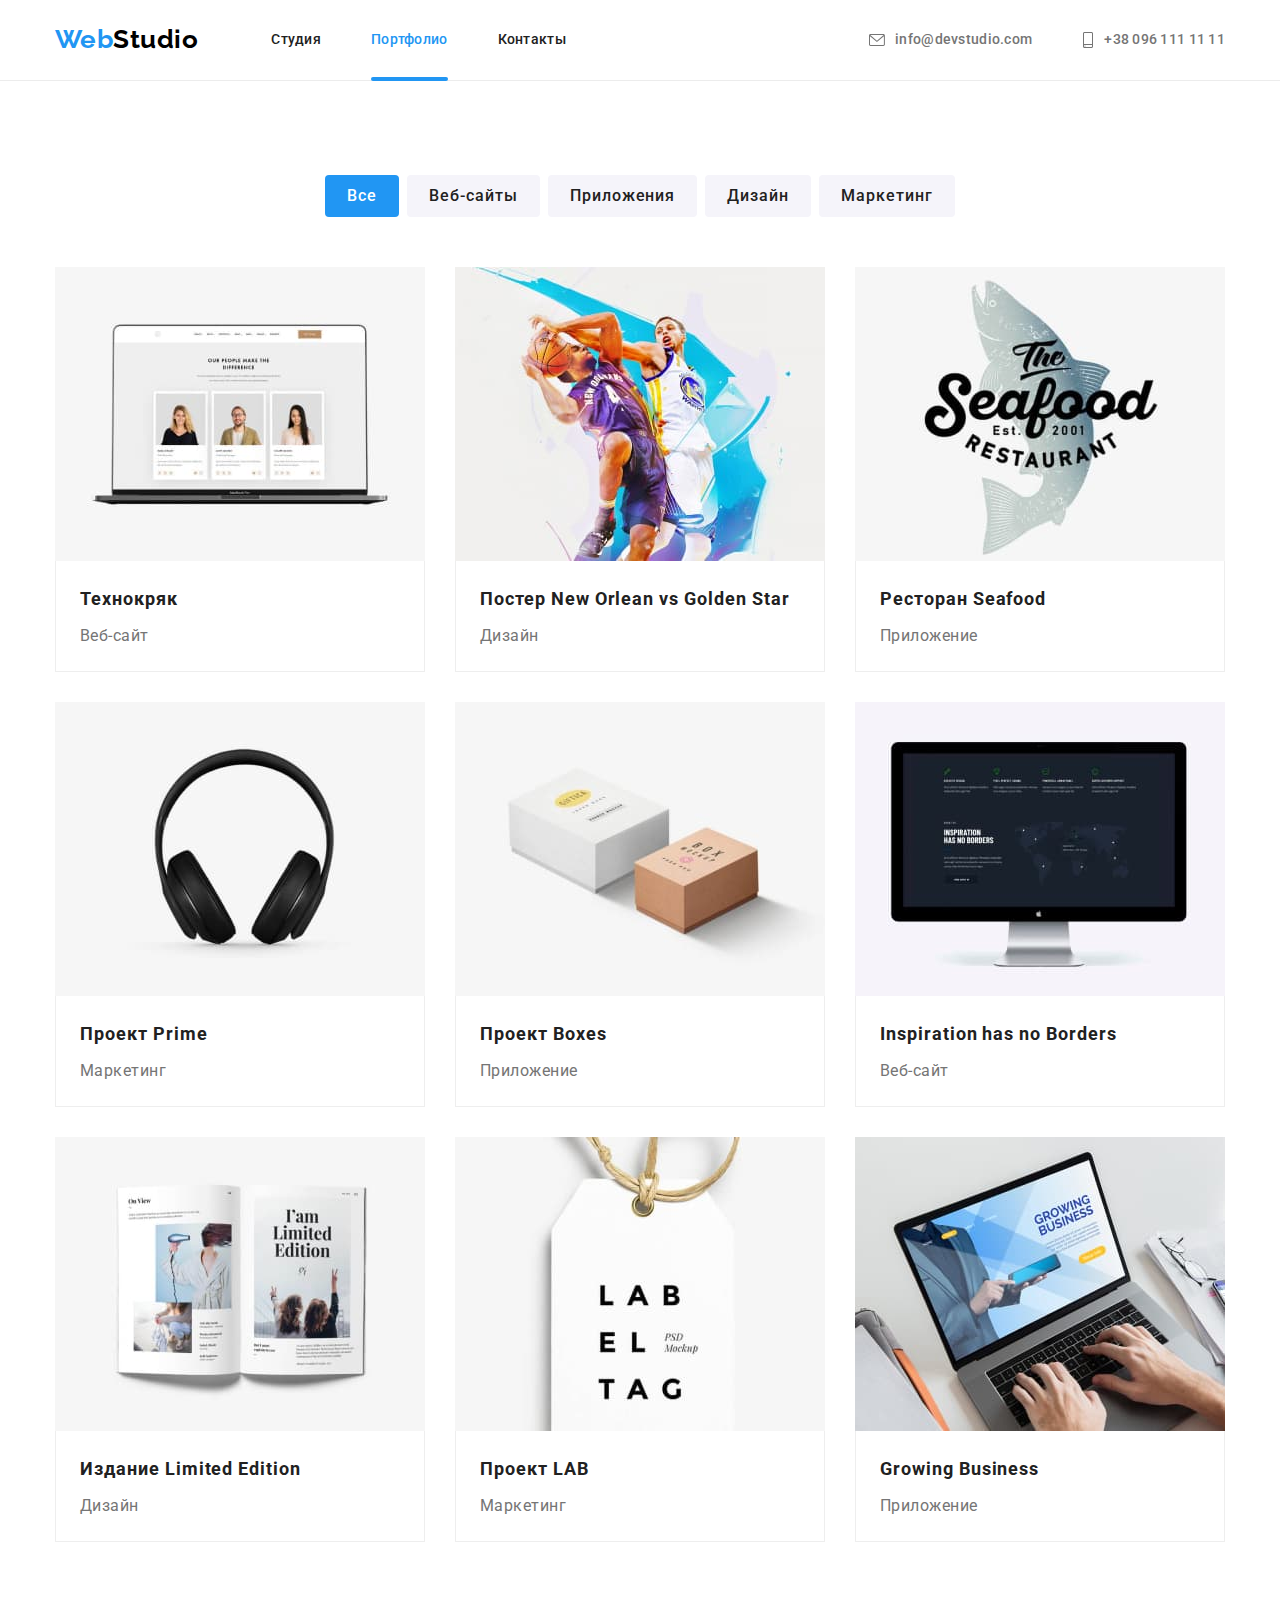
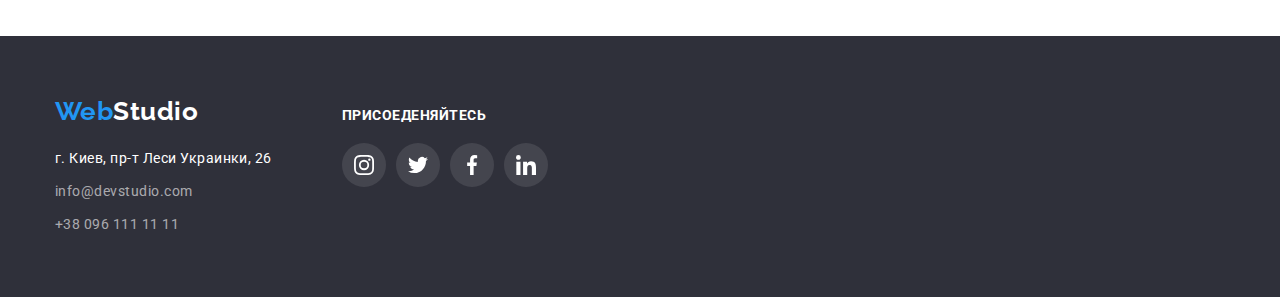
==== commit aee70717: "hw5 updates" ====
--- a/portfolio.html
+++ b/portfolio.html
@@ -38,14 +38,14 @@
                 <use href="./images/svg/symbol-defs.svg#icon-envelope"></use>
               </svg>
               info@devstudio.com</a>
-          </li class="item">
-          <li>
+          </li>
+          <li class="item">
             <a href="tel:+380961111111" class="link phone-mobile" aria-label="мобильный телефон">
               <svg class="auth-nav-icon" width="12px" height="16px">
                 <use href="./images/svg/symbol-defs.svg#icon-smartphone"></use>
               </svg>
               +38 096 111 11 11</a>
-          </li class="item">
+          </li>
         </ul>
       </div>
     </header>
@@ -238,12 +238,12 @@
         </div>
         <div class="footer-social">
           <p class="title-uppercase">ПРИСОЕДЕНЯЙТЕСЬ</p>
-          <div class="footer-social-list">
-            <a href="" class="link instagram"></a>
-            <a href="" class="link twitter"></a>
-            <a href="" class="link facebook"></a>
-            <a href="" class="link linkedin"></a>
-          </div>
+          <ul class="footer-social-list">
+            <li><a href="" class="link instagram"></a></li>
+            <li><a href="" class="link twitter"></a></li>
+            <li><a href="" class="link facebook"></a></li>
+            <li><a href="" class="link linkedin"></a></li>
+          </ul>
         </div>
       </div>      
     </footer>
--- a/css/styles.css
+++ b/css/styles.css
@@ -72,6 +72,7 @@
 /* ---------------------- Header ------------------------*/
 .page-header {
   border-bottom: 1px solid #ececec;
+  bottom: -1px;
 }
 .header-container {
   display: flex;
@@ -138,7 +139,7 @@
   display: block;
   width: 100%;
   height: 4px;
-  bottom: 0px;
+  bottom: -1px;
   border-radius: 2px;
   background-color: var(--accent-color);
 
@@ -205,20 +206,11 @@
   background-size: contain;
 } */
 .link.current {
-  color: var(--accent-color);
-  position: relative;
-}
-.link.current::after {  
-  position: absolute;
-  left: 0;
-  bottom: 0;
-  display: block;
-  content: "";
-  width: 100%;
-  height: 4px;
-  bottom: 0px;
-  border-radius: 2px;
-  background-color: var(--accent-color);  
+  color: var(--accent-color);  
+}
+.link.current::before {  
+  opacity: 1;
+  transform: none;
 }
 .thumb {
   position: relative;
@@ -273,7 +265,7 @@
 }
 .hero .modal-btn:hover,
 .hero .modal-btn:focus {
-  color: #212121;  
+  background-color: #188CE8;  
 }
 .backdrop {
   position: fixed;
@@ -498,7 +490,7 @@
   width: 44px;
   height: 44px;
   border-radius: 50%;
-  transition: background-color 250ms cubic-bezier(0.4, 0, 0.2, 1);
+  transition: color 250ms cubic-bezier(0.4, 0, 0.2, 1);
 }
 .social-link:hover,
 .social-link:focus{
@@ -513,7 +505,7 @@
   width: 20px;
   height: 20px;
   fill: #AFB1B8;
-  transition: fill 250ms cubic-bezier(0.4, 0, 0.2, 1);
+  transition: current color 250ms cubic-bezier(0.4, 0, 0.2, 1);
 }
 /* --------------------------------Our clients -------------------------------------*/
 .our-clients {
@@ -544,7 +536,7 @@
   border: 1px solid #AFB1B8;
   color: #AFB1B8;
 
-  transition: border-color 250ms cubic-bezier(0.4, 0, 0.2, 1);
+  transition: color 250ms cubic-bezier(0.4, 0, 0.2, 1);
 }
 .our-clients-block {
   display: flex;
@@ -555,7 +547,7 @@
 }
 .our-clients-svg {
   fill: #AFB1B8;
-  transition: fill 250ms cubic-bezier(0.4, 0, 0.2, 1);
+  transition: current color  250ms cubic-bezier(0.4, 0, 0.2, 1);
 }
 .our-clients-svg.company1 {
 max-height: 47px;
@@ -658,6 +650,9 @@
 .footer-social-list {
   display: flex;
 }
+.footer-social-list li{
+  display: flex;
+}
 .footer-social-list .link {
   height: 44px;
   width: 44px;  
@@ -666,7 +661,7 @@
   background-position: center;
   border-radius: 50%;
 }
-.footer-social-list .link:not(:last-child) {
+.footer-social-list li:not(:last-child) {
   margin-right: 10px;
 }
 .footer-social-list .instagram {
@@ -819,7 +814,6 @@
   height: 100%;
   width: 100%;
   padding: 63px 24px;
-  padding-bottom: auto;
 
   font-family: Roboto;
   font-style: normal;
@@ -830,7 +824,7 @@
   color: var(--white);
   background-color: rgba(33, 150, 243, 0.9);
 
-  transform: translateY(100%);
+  transform: translateY(101%);
   transition: transform 250ms cubic-bezier(0.4, 0, 0.2, 1);
 }
 .portfolio-list .thumb {
